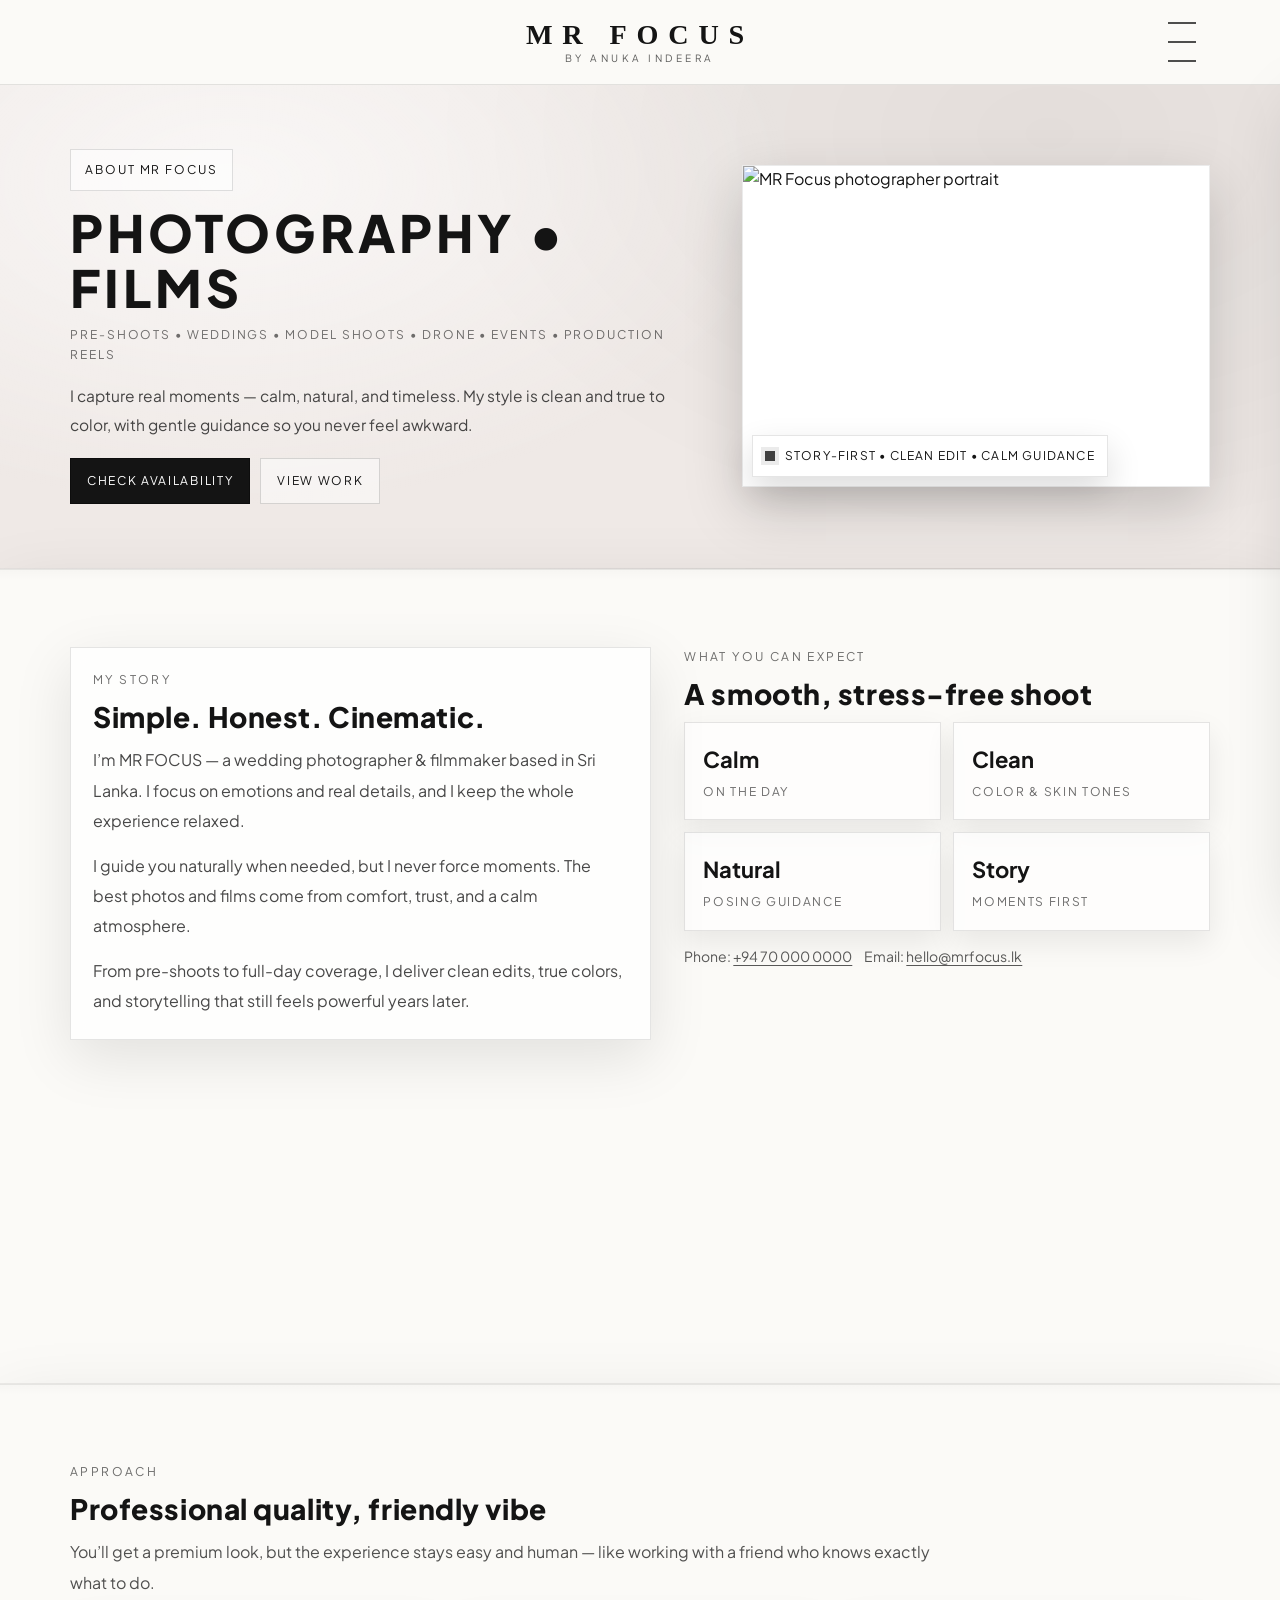
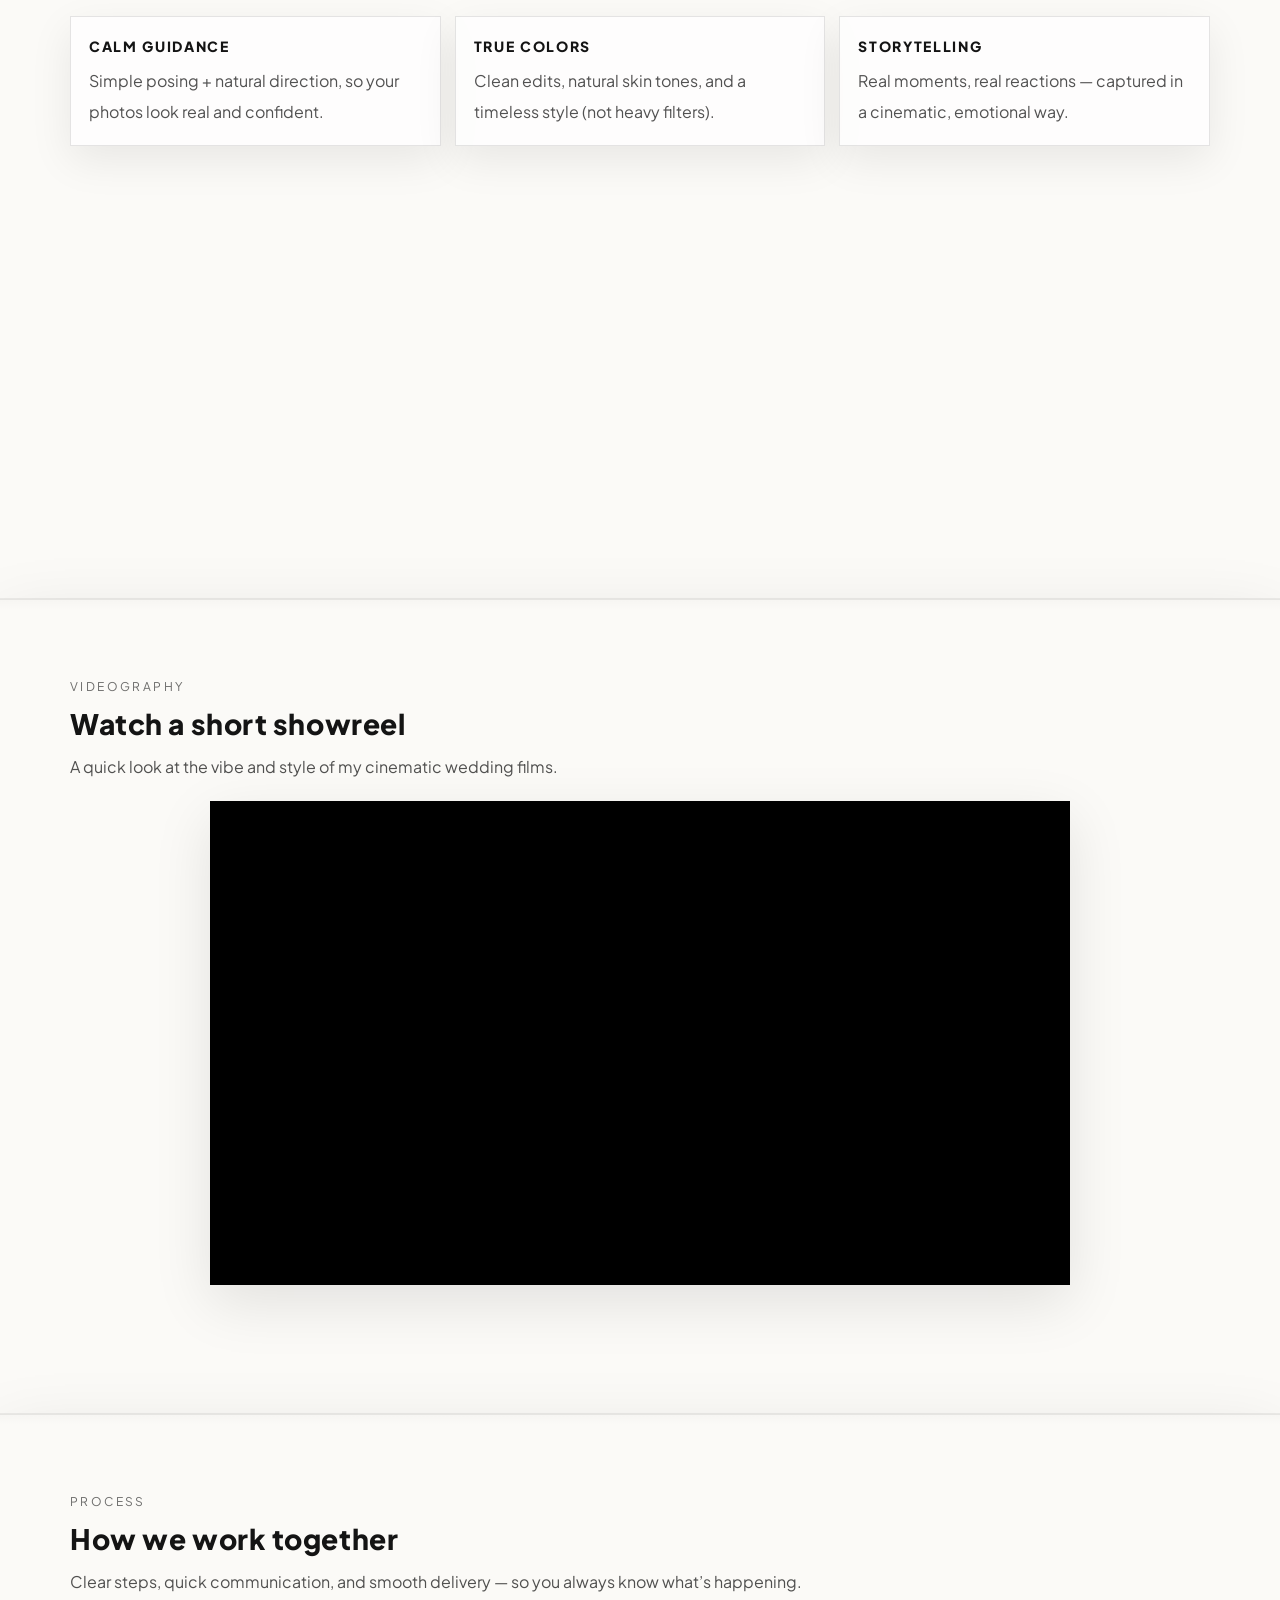
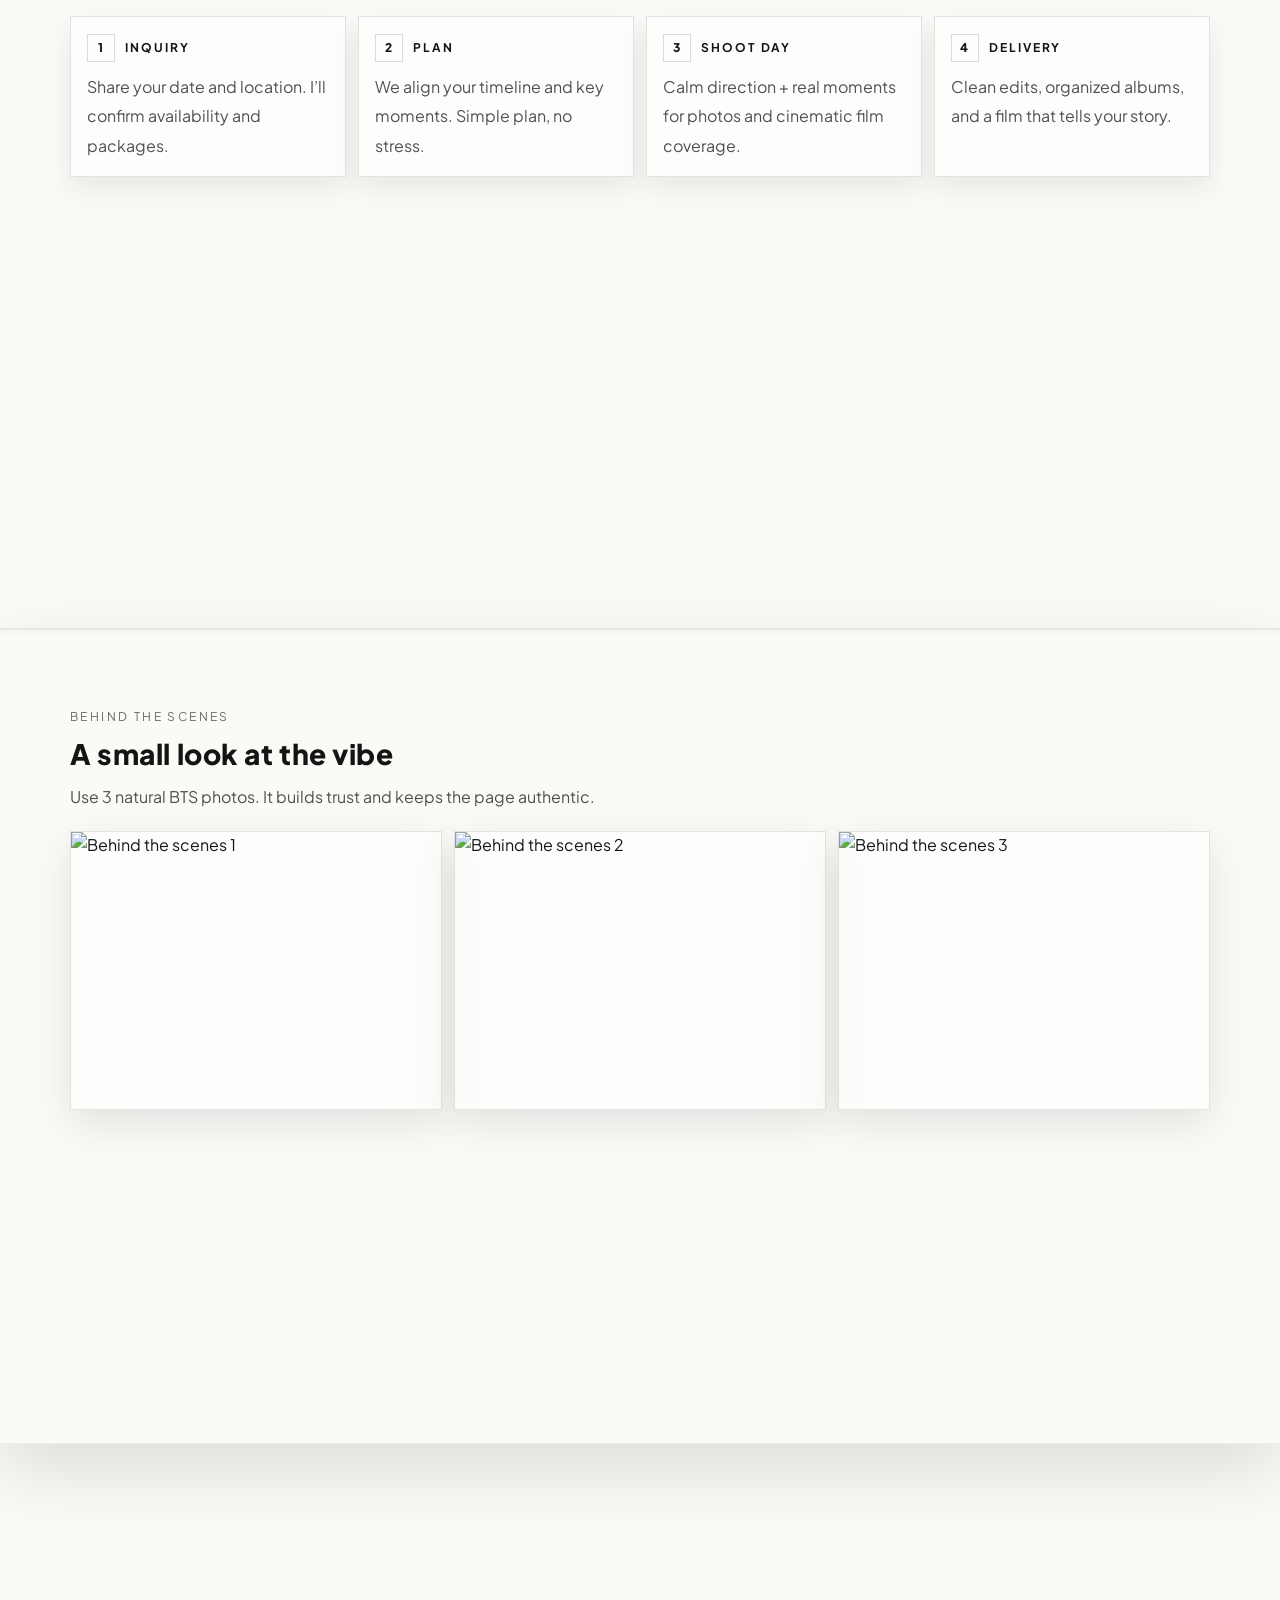
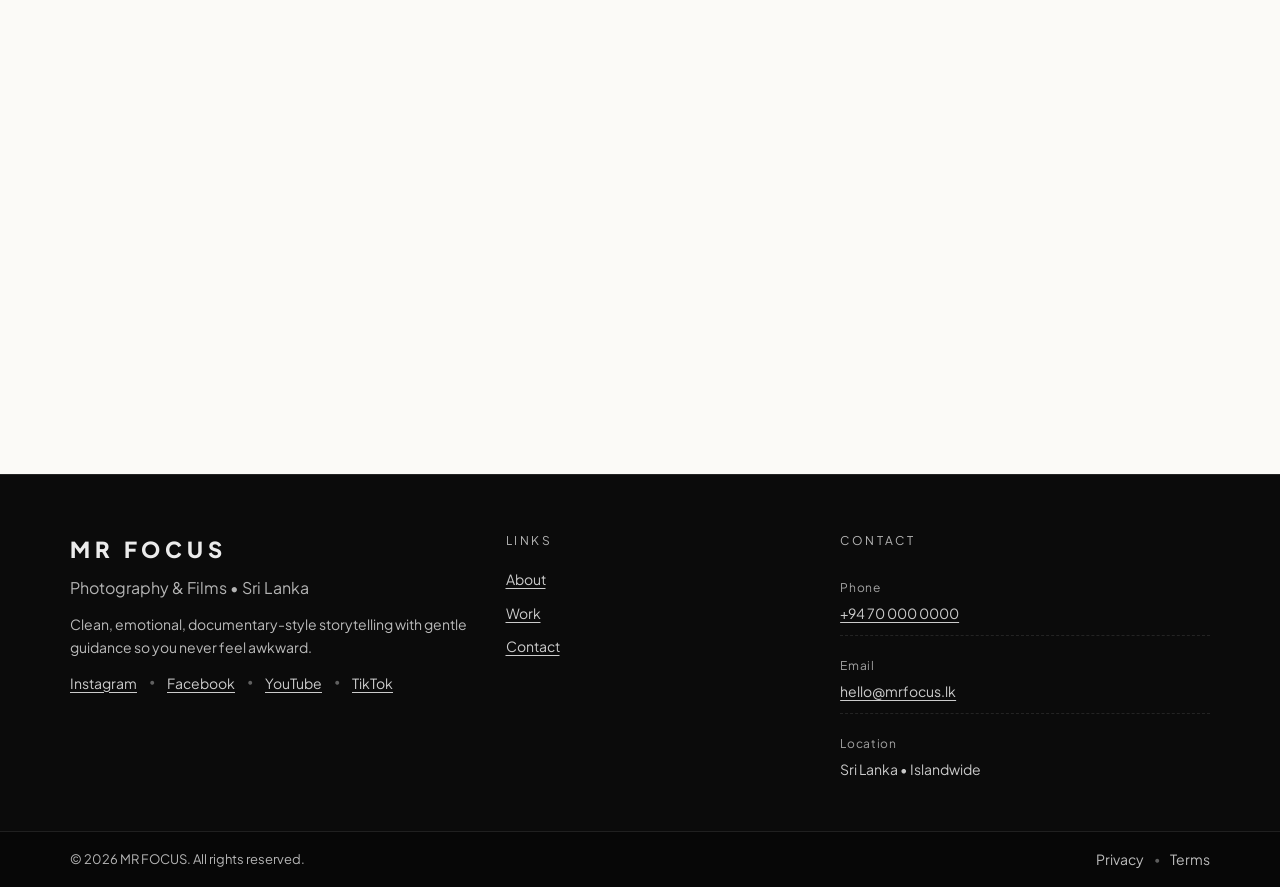
==== about.html @ 36a44421 "Add files via upload" ====
<!doctype html>
<html lang="en">
<head>
  <meta charset="utf-8" />
  <meta name="viewport" content="width=device-width, initial-scale=1" />
  <meta name="theme-color" content="#fbfaf7" />
  <title>About | MR FOCUS Photography & Films</title>
  <meta name="description" content="MR FOCUS — Wedding photography & filmmaking in Sri Lanka. Natural, clean, timeless storytelling with calm guidance." />

  <link rel="preconnect" href="https://fonts.googleapis.com">
  <link rel="preconnect" href="https://fonts.gstatic.com" crossorigin>
  <link href="https://fonts.googleapis.com/css2?family=Plus+Jakarta+Sans:wght@300;400;500;600;700;800&display=swap" rel="stylesheet">

  <style>
    :root{
      --bg:#fbfaf7;
      --panel: rgba(255,255,255,.72);
      --ink:#141414;
      --muted:rgba(20,20,20,.68);

      --radius:0px;
      --shadow: 0 18px 55px rgba(0,0,0,.10);
      --shadow2: 0 14px 40px rgba(0,0,0,.12);
      --container:1140px;

      /* ✅ dynamic header height (JS updates) */
      --headerH: 76px;

      /* ✅ layer look */
      --layerShadow: 0 26px 70px rgba(0,0,0,.12);
      --layerLine: rgba(0,0,0,.08);

      /* ✅ menu accent */
      --accent: rgba(197,160,98,.55);
    }

    *{box-sizing:border-box}
    html{scroll-behavior:smooth}
    body{
      margin:0;
      background:var(--bg);
      color:var(--ink);
      font-family:"Plus Jakarta Sans", system-ui, -apple-system, Segoe UI, Roboto, Arial, sans-serif;
      line-height:1.65;
      overflow-x:hidden;
      -webkit-font-smoothing: antialiased;
      text-rendering: optimizeLegibility;

      opacity:0;
      transform: translateY(6px);
      transition: opacity .35s ease, transform .35s ease;
    }
    body.is-ready{ opacity:1; transform:none; }

    a{color:inherit;text-decoration:none}
    img{max-width:100%;display:block}
    .container{width:min(var(--container), 92%); margin-inline:auto;}
    .muted{color:var(--muted)}

    .btn{
      border-radius: var(--radius);
      padding:12px 16px;
      border:1px solid rgba(0,0,0,.14);
      background:rgba(255,255,255,.78);
      cursor:pointer;
      font-size:12px;
      letter-spacing:.14em;
      text-transform:uppercase;
      transition:.15s ease;
      display:inline-flex;
      align-items:center;
      justify-content:center;
      gap:10px;
      white-space:nowrap;
      user-select:none;
    }
    .btn:hover{transform:translateY(-1px); box-shadow:0 18px 40px rgba(0,0,0,.10)}
    .btn:active{transform:translateY(0)}
    .btn--primary{ background: var(--ink); color:#fff; border-color: rgba(0,0,0,.35); }
    .btn--ghost{background:rgba(255,255,255,.50)}

    /* Header */
    .header{
      position: sticky;
      top: 0;
      z-index: 2000;
      background: rgba(251,250,247,.96);
      border-bottom: 1px solid rgba(0,0,0,.10);
      backdrop-filter: blur(8px);
    }
    .header__inner{
      display: grid;
      grid-template-columns: 1fr auto 1fr;
      align-items: center;
      gap: 14px;
      padding: 14px 0;
    }

    .header__logo{justify-self:center; display:inline-grid; place-items:center; padding:6px 10px;}
    .brand{display:grid; justify-items:center; line-height:1;}
    .brand__name{
      font-family:Georgia, "Times New Roman", serif;
      font-weight:700;
      text-transform:uppercase;
      letter-spacing:.35em;
      font-size: clamp(18px, 2.2vw, 34px);
    }
    .brand__tag{
      margin-top:4px;
      font-size:10px;
      letter-spacing:.35em;
      text-transform:uppercase;
      color: rgba(20,20,20,.68);
    }

    /* ✅ Hamburger (no box – like your image) */
    .menuBtn{
      justify-self:end;
      width:56px; height:56px;
      border:0;
      background:transparent;
      cursor:pointer;
      display:grid;
      place-items:center;
      padding:0;
    }
    .menuBtn span{
      display:block;
      width:28px;
      height:2px;
      background: rgba(20,20,20,.75);
      margin:4px 0;
      transition: .18s ease;
    }
    .menuBtn.is-open span:nth-child(1){ transform: translateY(6px) rotate(45deg); }
    .menuBtn.is-open span:nth-child(2){ opacity:0; transform: scaleX(.6); }
    .menuBtn.is-open span:nth-child(3){ transform: translateY(-6px) rotate(-45deg); }

    /* =======================================================
       ✅ RIGHT DRAWER (like your images)
       ======================================================= */
    .drawer{
      position: fixed;
      inset: 0;
      z-index: 2500;
      pointer-events: none;
    }
    .drawer.is-open{ pointer-events: auto; }

    .drawer__backdrop{
      position:absolute;
      inset:0;
      background: rgba(0,0,0,.22);
      backdrop-filter: blur(4px);
      opacity:0;
      transition: opacity .18s ease;
    }
    .drawer.is-open .drawer__backdrop{ opacity:1; }

    .drawer__panel{
      position:absolute;
      right: 0;
      top: var(--headerH);
      height: calc(100% - var(--headerH));
      width: min(560px, 92vw);

      background: rgba(255,255,255,.98);
      border-left: 1px solid rgba(0,0,0,.10);
      box-shadow: 0 26px 70px rgba(0,0,0,.18);

      padding: 18px;
      overflow:auto;

      transform: translateX(104%);
      transition: transform .22s ease;
    }
    .drawer.is-open .drawer__panel{ transform: translateX(0); }

    .drawer__top{
      display:flex;
      align-items:center;
      justify-content:space-between;
      padding: 4px 2px 14px;
      border-bottom: 1px solid rgba(0,0,0,.10);
      margin-bottom: 14px;
    }
    .drawer__title{
      font-size: 22px;
      font-weight: 600;
      color: rgba(20,20,20,.92);
    }
    .drawer__close{
      border:0;
      background:transparent;
      font-size: 26px;
      line-height:1;
      cursor:pointer;
      padding: 10px 12px;
      color: rgba(20,20,20,.75);
    }

    .drawer__links{ display:grid; gap:12px; }

    .drawer__link{
      display:block;
      padding: 22px 18px;
      background: #f3f4f4;
      border: 1px solid rgba(0,0,0,.08);
      font-size: 22px;
      font-weight: 500;
      color: rgba(20,20,20,.90);
      transition: .15s ease;
    }
    .drawer__link:hover{
      background:#fff;
      transform: translateY(-1px);
      box-shadow: 0 14px 30px rgba(0,0,0,.08);
    }
    .drawer__link--accent{
      background:#fff;
      border-color: var(--accent);
    }

    @media (max-width: 520px){
      .drawer__panel{ width: min(420px, 92vw); }
      .drawer__link{ font-size: 18px; padding: 18px 16px; }
    }

    /* Reveal */
    .reveal{opacity:0; transform: translateY(14px); transition: .6s ease;}
    .reveal.is-in{opacity:1; transform:none;}

    /* Hero */
    .aboutHero{
      position:relative;
      overflow:hidden;
      padding: clamp(28px, 5vw, 72px) 0;
      border-bottom:1px solid rgba(0,0,0,.06);
      background:
        radial-gradient(900px 520px at 18% 20%, rgba(255,255,255,.65), transparent 62%),
        radial-gradient(980px 640px at 82% 10%, rgba(0,0,0,.05), transparent 64%),
        #efe9e6;
    }
    .aboutHero__inner{
      position:relative; z-index:1;
      display:grid;
      grid-template-columns: 1.15fr .85fr;
      gap: clamp(16px, 3vw, 56px);
      align-items:center;
    }
    .kicker{
      display:inline-flex;
      padding:10px 14px;
      border-radius: var(--radius);
      border:1px solid rgba(0,0,0,.12);
      background:rgba(255,255,255,.62);
      font-size:12px;
      letter-spacing:.16em;
      text-transform:uppercase;
    }
    .h1{
      margin:14px 0 10px;
      font-weight:800;
      letter-spacing:.08em;
      text-transform:uppercase;
      font-size: clamp(28px, 4vw, 58px);
      line-height:1.08;
    }
    .subline{
      margin:0 0 16px;
      font-size:12px;
      letter-spacing:.16em;
      text-transform:uppercase;
      color:rgba(20,20,20,.60);
    }
    .heroLead{
      margin:0 0 16px;
      max-width: 62ch;
      font-size: clamp(15.5px, 1.1vw, 18px);
      line-height: 1.9;
      color: rgba(20,20,20,.78);
    }
    .heroActions{display:flex; gap:10px; flex-wrap:wrap; margin-top:18px;}
    .heroImgWrap{position:relative; display:grid; justify-items:end;}
    .heroImg{
      width:min(560px, 100%);
      aspect-ratio: 16/11;
      border-radius: var(--radius);
      border:1px solid rgba(0,0,0,.08);
      box-shadow:0 22px 55px rgba(0,0,0,.18);
      object-fit:cover;
      object-position: 50% 25%;
      background:#fff;
    }
    .heroBadge{
      position:absolute;
      left:10px;
      bottom:10px;
      display:inline-flex;
      align-items:center;
      gap:10px;
      padding:10px 12px;
      border-radius: var(--radius);
      background: rgba(255,255,255,.86);
      border: 1px solid rgba(0,0,0,.10);
      box-shadow: 0 14px 34px rgba(0,0,0,.14);
      font-size: 12px;
      letter-spacing:.10em;
      text-transform: uppercase;
    }
    .dot{
      width:10px;height:10px;border-radius: var(--radius);
      background: rgba(0,0,0,.75);
      box-shadow: 0 0 0 4px rgba(0,0,0,.08);
    }

    /* Sections */
    .section{
      padding: clamp(46px, 6vw, 86px) 0;
      border-bottom: 1px solid rgba(0,0,0,.06);
    }
    .sectionTitle{
      font-size: 12px;
      letter-spacing: .20em;
      text-transform: uppercase;
      color: rgba(20,20,20,.62);
      margin: 0 0 10px;
    }
    .sectionH2{
      margin:0 0 12px;
      font-size: clamp(22px, 2.2vw, 34px);
      line-height:1.2;
      letter-spacing:.02em;
      font-weight: 800;
    }
    .sectionLead{
      margin:0 0 18px;
      color: rgba(20,20,20,.74);
      max-width: 72ch;
      line-height:1.9;
    }

    .grid2{
      display:grid;
      grid-template-columns: 1.05fr .95fr;
      gap: clamp(14px, 2.6vw, 34px);
      align-items:start;
    }
    .card{
      border: 1px solid rgba(0,0,0,.10);
      background: var(--panel);
      backdrop-filter: blur(10px);
      border-radius: var(--radius);
      box-shadow: var(--shadow);
    }
    .storyCard{padding: 22px;}
    .storyCard p{margin:0 0 14px; color: rgba(20,20,20,.78); line-height:1.9;}
    .storyCard p:last-child{margin-bottom:0}

    .stats{
      display:grid;
      grid-template-columns: repeat(2, 1fr);
      gap: 12px;
    }
    .stat{
      padding: 18px;
      border-radius: var(--radius);
      border: 1px solid rgba(0,0,0,.10);
      background: rgba(255,255,255,.70);
      box-shadow: 0 12px 28px rgba(0,0,0,.08);
    }
    .stat strong{display:block; font-size:22px;}
    .stat span{
      display:block;
      margin-top:4px;
      font-size:12px;
      letter-spacing:.14em;
      text-transform: uppercase;
      color: rgba(20,20,20,.62);
    }

    .contactLine{
      margin-top: 14px;
      display:flex;
      gap: 12px;
      flex-wrap:wrap;
      color: rgba(20,20,20,.70);
      font-size: 14px;
    }
    .contactLine a{ text-decoration: underline; text-underline-offset: 3px; }

    /* Approach */
    .approachGrid{
      display:grid;
      grid-template-columns: repeat(3, 1fr);
      gap: 14px;
      margin-top: 18px;
    }
    .approach{
      padding: 18px;
      border-radius: var(--radius);
      border: 1px solid rgba(0,0,0,.10);
      background: rgba(255,255,255,.72);
      box-shadow: 0 14px 40px rgba(0,0,0,.08);
      transition: .18s ease;
    }
    .approach:hover{ transform: translateY(-2px); box-shadow: var(--shadow2); }
    .approach h3{
      margin: 0 0 8px;
      font-size: 14px;
      letter-spacing: .12em;
      text-transform: uppercase;
      font-weight: 800;
    }
    .approach p{margin:0; color: rgba(20,20,20,.74); line-height: 1.9;}

    /* ✅ SHOWREEL (smaller size) */
    .reelWrap{
      margin-top: 12px;
      max-width: 860px;
      margin-inline: auto;
    }
    .reel{
      position: relative;
      overflow:hidden;
      border-radius: var(--radius);
      border: 1px solid rgba(0,0,0,.10);
      background: #000;
      box-shadow: var(--shadow);
      aspect-ratio: 16 / 9;
    }
    .reel iframe{
      position:absolute;
      inset:0;
      width:100%;
      height:100%;
      border:0;
      display:block;
    }
    @media (max-width: 520px){
      .reelWrap{ max-width: 100%; }
      .reel{ aspect-ratio: 16 / 9; }
    }

    .ytNotice{
      position:absolute;
      inset:0;
      display:none;
      place-items:center;
      text-align:center;
      padding: 22px;
      background: rgba(0,0,0,.58);
      color:#fff;
      z-index:2;
    }
    .ytNotice__box{
      max-width: 520px;
      border:1px solid rgba(255,255,255,.20);
      background: rgba(0,0,0,.35);
      padding: 18px;
    }
    .ytNotice__title{
      font-weight:800;
      letter-spacing:.08em;
      text-transform:uppercase;
      margin-bottom:8px;
      font-size: 14px;
    }
    .ytNotice__text{
      opacity:.9;
      line-height:1.7;
      margin-bottom: 14px;
      font-size: 14px;
    }
    .ytNotice__btns{display:flex; gap:10px; justify-content:center; flex-wrap:wrap;}
    .reel.is-file .ytNotice{display:grid;}

    /* Steps */
    .steps{
      display:grid;
      grid-template-columns: repeat(4, 1fr);
      gap: 12px;
      margin-top: 18px;
    }
    .step{
      padding: 16px;
      border-radius: var(--radius);
      border: 1px solid rgba(0,0,0,.10);
      background: rgba(255,255,255,.72);
      box-shadow: 0 12px 28px rgba(0,0,0,.08);
    }
    .step strong{
      display:inline-flex;
      align-items:center;
      gap:10px;
      font-size: 12px;
      letter-spacing:.16em;
      text-transform: uppercase;
    }
    .step .num{
      width: 28px;height: 28px;border-radius: var(--radius);
      border: 1px solid rgba(0,0,0,.14);
      display:grid; place-items:center;
      font-weight: 800;
      background: rgba(255,255,255,.75);
    }
    .step p{margin: 10px 0 0; color: rgba(20,20,20,.74); line-height: 1.85;}

    /* BTS */
    .btsGrid{
      display:grid;
      grid-template-columns: repeat(3, 1fr);
      gap: 12px;
      margin-top: 16px;
    }
    .btsImg{
      border-radius: var(--radius);
      border: 1px solid rgba(0,0,0,.10);
      background: rgba(255,255,255,.60);
      box-shadow: 0 14px 40px rgba(0,0,0,.10);
      aspect-ratio: 4 / 3;
      object-fit: cover;
    }

    /* Footer (keep yours) */
    .footer{
      background: #0b0b0b;
      color: rgba(255,255,255,0.92);
      padding: 56px 0 0;
      border-top: 1px solid rgba(255,255,255,0.10);
      position: relative;
      overflow: hidden;
    }
    .footer__wrap{
      position: relative;
      z-index: 1;
      display: grid;
      grid-template-columns: 1.2fr 0.9fr 1.1fr;
      gap: 32px;
      padding-bottom: 40px;
    }
    .footer__brand{
      font-size: 22px;
      letter-spacing: .22em;
      text-transform: uppercase;
      margin-bottom: 8px;
      font-weight: 800;
    }
    .footer__tag{opacity:.75;margin-bottom: 12px;}
    .footer__about{
      margin: 0;
      max-width: 420px;
      line-height: 1.65;
      color: rgba(255,255,255,0.72);
      font-size: 14px;
    }
    .footer__title{
      font-size: 12px;
      letter-spacing: .22em;
      text-transform: uppercase;
      color: rgba(255,255,255,0.70);
      margin-bottom: 8px;
    }
    .footer__link{
      color: rgba(255,255,255,0.86);
      font-size: 14px;
      opacity: .92;
      transition: .18s ease;
      text-decoration: underline;
      text-underline-offset: 3px;
    }
    .footer__link:hover{opacity: 1;}
    .footer__col{display:grid; align-content:start; gap:10px;}
    .footer__item{display:grid; gap:4px; padding:10px 0; border-bottom:1px dashed rgba(255,255,255,0.10);}
    .footer__label{font-size:12px; color: rgba(255,255,255,0.62); letter-spacing:.06em;}
    .footer__text{font-size:14px; color: rgba(255,255,255,0.78);}

    .footer__bottom{
      border-top: 1px solid rgba(255,255,255,0.10);
      padding: 16px 0;
      background: rgba(0,0,0,0.35);
    }
    .footer__bottomInner{
      display:flex;
      align-items:center;
      justify-content:space-between;
      gap:12px;
      flex-wrap:wrap;
    }
    .footer__mini{color: rgba(255,255,255,0.70); font-size: 13px;}
    .footer__miniLinks{display:flex; align-items:center; gap:10px; flex-wrap: wrap;}
    .dotSep{ color: rgba(255,255,255,0.35); font-size: 12px; }

    /* -------------------------------------------------------
       ✅ LAYER STACK EFFECT (full section visible)
       ------------------------------------------------------- */
    .layerStack{ position: relative; background: var(--bg); }

    .layer{
      position: sticky;
      top: var(--headerH);

      height: calc(100vh - var(--headerH));
      overflow-y: auto;
      overflow-x: hidden;
      -webkit-overflow-scrolling: touch;

      border-top: 1px solid var(--layerLine);
      box-shadow: var(--layerShadow);
      background: var(--bg);
      will-change: transform;
    }

    .layer{ scrollbar-width: thin; scrollbar-color: rgba(0,0,0,.22) transparent; }
    .layer::-webkit-scrollbar{ width: 8px; }
    .layer::-webkit-scrollbar-thumb{ background: rgba(0,0,0,.22); border-radius: 999px; }
    .layer::-webkit-scrollbar-track{ background: transparent; }

    .aboutHero.layer{ background: unset; border-top: none; }

    .layer::before{
      content:"";
      position:absolute;
      left:0; right:0;
      top:0;
      height: 10px;
      background: linear-gradient(to bottom, rgba(0,0,0,.08), transparent);
      opacity: .22;
      pointer-events:none;
    }
    .aboutHero.layer::before{ display:none; }

    .stackEnd{ height: 70vh; background: var(--bg); }

    @media (max-width: 980px){
      .aboutHero__inner{grid-template-columns:1fr;}
      .heroImgWrap{justify-items:center; order:-1;}
      .grid2{grid-template-columns:1fr;}
      .approachGrid{grid-template-columns:1fr;}
      .steps{grid-template-columns:1fr 1fr;}
      .btsGrid{grid-template-columns:1fr 1fr;}
      .footer__wrap{grid-template-columns: 1fr 1fr;}
    }
    @media (max-width: 560px){
      .footer__wrap{grid-template-columns:1fr; gap:22px; padding-bottom:30px;}
    }
    @media (max-width: 520px){
      .steps{grid-template-columns:1fr;}
      .btsGrid{grid-template-columns:1fr;}
    }

    @media (max-width: 740px){
      .layer{
        position: relative;
        top: auto;
        height: auto;
        overflow: visible;
        box-shadow: none;
        border-top: none;
      }
      .stackEnd{display:none;}
    }
  </style>
</head>

<body id="top">

  <!-- ✅ HEADER -->
  <header class="header">
    <div class="container header__inner">
      <div aria-hidden="true"></div>

      <a class="header__logo header__logo--text" href="index.html#top" aria-label="Go to top">
        <span class="brand">
          <span class="brand__name">MR FOCUS</span>
          <span class="brand__tag">BY ANUKA INDEERA</span>
        </span>
      </a>

      <button class="menuBtn" id="menuBtn" aria-label="Open menu" aria-expanded="false" aria-controls="drawer">
        <span></span><span></span><span></span>
      </button>
    </div>
  </header>

  <!-- ✅ RIGHT DRAWER MENU -->
  <div class="drawer" id="drawer" aria-hidden="true">
    <div class="drawer__backdrop" id="drawerBackdrop" aria-hidden="true"></div>

    <aside class="drawer__panel" role="dialog" aria-modal="true" aria-label="Main menu">
      <div class="drawer__top">
        <div class="drawer__title">Menu</div>
        <button class="drawer__close" id="drawerClose" aria-label="Close menu">×</button>
      </div>

      <nav class="drawer__links" aria-label="Menu links">
        <a class="drawer__link" href="index.html">Home</a>
        <a class="drawer__link" href="categories.html">Our Portfolio</a>
        <a class="drawer__link drawer__link--accent" href="contact.html#contactForm">Enquire</a>
      </nav>
    </aside>
  </div>

  <!-- ✅ LAYER STACK START -->
  <main class="layerStack" id="layerStack">

    <!-- HERO -->
    <section class="aboutHero" data-layer>
      <div class="container aboutHero__inner">
        <div class="reveal">
          <span class="kicker">About MR Focus</span>
          <h1 class="h1">Photography • Films</h1>
          <p class="subline">Pre-shoots • Weddings • Model Shoots • Drone • Events • Production Reels</p>
          <p class="heroLead">
            I capture real moments — calm, natural, and timeless.
            My style is clean and true to color, with gentle guidance so you never feel awkward.
          </p>
          <div class="heroActions">
            <a href="contact.html#contactForm" class="btn btn--primary">Check Availability</a>
            <a href="index.html#work" class="btn btn--ghost">View Work</a>
          </div>
        </div>

        <div class="heroImgWrap reveal">
          <img class="heroImg" src="assets/ownerimg1.jpg" alt="MR Focus photographer portrait" />
          <div class="heroBadge">
            <span class="dot" aria-hidden="true"></span>
            Story-first • Clean edit • Calm guidance
          </div>
        </div>
      </div>
    </section>

    <!-- STORY + STATS -->
    <section class="section layer" data-layer>
      <div class="container grid2">
        <div class="storyCard card reveal">
          <div class="sectionTitle">My Story</div>
          <h2 class="sectionH2">Simple. Honest. Cinematic.</h2>
          <p class="sectionLead">
            I’m MR FOCUS — a wedding photographer & filmmaker based in Sri Lanka.
            I focus on emotions and real details, and I keep the whole experience relaxed.
          </p>
          <p>
            I guide you naturally when needed, but I never force moments. The best photos and films
            come from comfort, trust, and a calm atmosphere.
          </p>
          <p>
            From pre-shoots to full-day coverage, I deliver clean edits, true colors, and storytelling that
            still feels powerful years later.
          </p>
        </div>

        <div class="reveal">
          <div class="sectionTitle">What you can expect</div>
          <h2 class="sectionH2">A smooth, stress-free shoot</h2>

          <div class="stats" aria-label="Quick highlights">
            <div class="stat"><strong>Calm</strong><span>On the day</span></div>
            <div class="stat"><strong>Clean</strong><span>Color & skin tones</span></div>
            <div class="stat"><strong>Natural</strong><span>Posing guidance</span></div>
            <div class="stat"><strong>Story</strong><span>Moments first</span></div>
          </div>

          <div class="contactLine" aria-label="Quick contact">
            <span>Phone: <a href="tel:+94700000000">+94 70 000 0000</a></span>
            <span>Email: <a href="mailto:hello@mrfocus.lk">hello@mrfocus.lk</a></span>
          </div>
        </div>
      </div>
    </section>

    <!-- APPROACH -->
    <section class="section layer" data-layer>
      <div class="container">
        <div class="reveal">
          <div class="sectionTitle">Approach</div>
          <h2 class="sectionH2">Professional quality, friendly vibe</h2>
          <p class="sectionLead">
            You’ll get a premium look, but the experience stays easy and human — like working with a friend who knows exactly what to do.
          </p>
        </div>

        <div class="approachGrid">
          <div class="approach reveal">
            <h3>Calm guidance</h3>
            <p>Simple posing + natural direction, so your photos look real and confident.</p>
          </div>
          <div class="approach reveal">
            <h3>True colors</h3>
            <p>Clean edits, natural skin tones, and a timeless style (not heavy filters).</p>
          </div>
          <div class="approach reveal">
            <h3>Storytelling</h3>
            <p>Real moments, real reactions — captured in a cinematic, emotional way.</p>
          </div>
        </div>
      </div>
    </section>

    <!-- SHOWREEL -->
    <section class="section layer" data-layer>
      <div class="container">
        <div class="reveal">
          <div class="sectionTitle">Videography</div>
          <h2 class="sectionH2">Watch a short showreel</h2>
          <p class="sectionLead">A quick look at the vibe and style of my cinematic wedding films.</p>
        </div>

        <div class="reelWrap reveal">
          <div class="reel" id="showreelBox">
            <div class="ytNotice">
              <div class="ytNotice__box">
                <div class="ytNotice__title">Video can’t play in file mode</div>
                <div class="ytNotice__text">
                  Please open this page using a local server (VS Code Live Server) to play the video here.
                </div>
                <div class="ytNotice__btns">
                  <a class="btn btn--primary" href="https://youtu.be/Q0cKGwMkyh4" target="_blank" rel="noreferrer">Watch on YouTube</a>
                </div>
              </div>
            </div>

            <iframe
              id="showreelFrame"
              title="MR FOCUS Showreel"
              loading="lazy"
              allow="accelerometer; autoplay; clipboard-write; encrypted-media; gyroscope; picture-in-picture"
              referrerpolicy="strict-origin-when-cross-origin"
              allowfullscreen>
            </iframe>
          </div>
        </div>
      </div>
    </section>

    <!-- PROCESS -->
    <section class="section layer" data-layer>
      <div class="container">
        <div class="reveal">
          <div class="sectionTitle">Process</div>
          <h2 class="sectionH2">How we work together</h2>
          <p class="sectionLead">
            Clear steps, quick communication, and smooth delivery — so you always know what’s happening.
          </p>
        </div>

        <div class="steps">
          <div class="step reveal">
            <strong><span class="num">1</span> Inquiry</strong>
            <p>Share your date and location. I’ll confirm availability and packages.</p>
          </div>
          <div class="step reveal">
            <strong><span class="num">2</span> Plan</strong>
            <p>We align your timeline and key moments. Simple plan, no stress.</p>
          </div>
          <div class="step reveal">
            <strong><span class="num">3</span> Shoot day</strong>
            <p>Calm direction + real moments for photos and cinematic film coverage.</p>
          </div>
          <div class="step reveal">
            <strong><span class="num">4</span> Delivery</strong>
            <p>Clean edits, organized albums, and a film that tells your story.</p>
          </div>
        </div>
      </div>
    </section>

    <!-- BTS -->
    <section class="section layer" data-layer>
      <div class="container">
        <div class="reveal">
          <div class="sectionTitle">Behind the scenes</div>
          <h2 class="sectionH2">A small look at the vibe</h2>
          <p class="sectionLead">Use 3 natural BTS photos. It builds trust and keeps the page authentic.</p>
        </div>

        <div class="btsGrid">
          <img class="btsImg reveal" src="assets/ownerimg3.jpg" alt="Behind the scenes 1">
          <img class="btsImg reveal" src="assets/bts2.jpg" alt="Behind the scenes 2">
          <img class="btsImg reveal" src="assets/bts3.jpg" alt="Behind the scenes 3">
        </div>
      </div>
    </section>

    <div class="stackEnd" aria-hidden="true"></div>
  </main>

  <!-- FOOTER -->
  <footer class="footer">
    <div class="container footer__wrap">
      <div>
        <div class="footer__brand">MR FOCUS</div>
        <div class="footer__tag">Photography & Films • Sri Lanka</div>
        <p class="footer__about">
          Clean, emotional, documentary-style storytelling with gentle guidance so you never feel awkward.
        </p>
        <div style="margin-top:12px; display:flex; gap:12px; flex-wrap:wrap;">
          <a class="footer__link" href="#" aria-label="Instagram">Instagram</a>
          <span class="dotSep">•</span>
          <a class="footer__link" href="https://www.facebook.com/Mr.Focusphotography/" target="_blank" rel="noreferrer" aria-label="Facebook">Facebook</a>
          <span class="dotSep">•</span>
          <a class="footer__link" href="#" aria-label="YouTube">YouTube</a>
          <span class="dotSep">•</span>
          <a class="footer__link" href="#" aria-label="TikTok">TikTok</a>
        </div>
      </div>

      <div class="footer__col">
        <div class="footer__title">Links</div>
        <a class="footer__link" href="#top">About</a>
        <a class="footer__link" href="index.html#work">Work</a>
        <a class="footer__link" href="contact.html#contactForm">Contact</a>
      </div>

      <div class="footer__col">
        <div class="footer__title">Contact</div>
        <div class="footer__item">
          <span class="footer__label">Phone</span>
          <a class="footer__link" href="tel:+94700000000">+94 70 000 0000</a>
        </div>
        <div class="footer__item">
          <span class="footer__label">Email</span>
          <a class="footer__link" href="mailto:hello@mrfocus.lk">hello@mrfocus.lk</a>
        </div>
        <div class="footer__item" style="border-bottom:none;">
          <span class="footer__label">Location</span>
          <div class="footer__text">Sri Lanka • Islandwide</div>
        </div>
      </div>
    </div>

    <div class="footer__bottom">
      <div class="container footer__bottomInner">
        <div class="footer__mini">© <span id="year"></span> MR FOCUS. All rights reserved.</div>
        <div class="footer__miniLinks">
          <a href="#" class="footer__link" style="text-decoration:none; opacity:.85;">Privacy</a>
          <span class="dotSep">•</span>
          <a href="#" class="footer__link" style="text-decoration:none; opacity:.85;">Terms</a>
        </div>
      </div>
    </div>
  </footer>

  <script>
    // year + fade in
    document.getElementById('year').textContent = new Date().getFullYear();
    window.addEventListener('DOMContentLoaded', () => {
      requestAnimationFrame(() => document.body.classList.add('is-ready'));
    });

    // reveal animation
    const els = document.querySelectorAll('.reveal');
    const io = new IntersectionObserver((entries) => {
      entries.forEach(e => {
        if(e.isIntersecting){
          e.target.classList.add('is-in');
          io.unobserve(e.target);
        }
      });
    }, { threshold: 0.12 });
    els.forEach(el => io.observe(el));

    // ✅ YouTube embed
    const videoId = "Q0cKGwMkyh4";
    const box = document.getElementById('showreelBox');
    const frame = document.getElementById('showreelFrame');

    if (location.protocol === "file:") {
      box.classList.add('is-file');
    } else {
      const origin = encodeURIComponent(location.origin);
      frame.src = `https://www.youtube-nocookie.com/embed/${videoId}?rel=0&modestbranding=0&playsinline=1&origin=${origin}`;
    }

    // ✅ Layer logic: header height + z-index order
    const header = document.querySelector('.header');
    const root = document.documentElement;

    function setHeaderHeight(){
      const h = header ? header.offsetHeight : 76;
      root.style.setProperty('--headerH', `${h}px`);
    }
    window.addEventListener('resize', setHeaderHeight);
    setHeaderHeight();

    const layers = document.querySelectorAll('[data-layer]');
    layers.forEach((layer, i) => layer.style.zIndex = String(i + 1));

    // ✅ Drawer open/close
    const menuBtn = document.getElementById('menuBtn');
    const drawer = document.getElementById('drawer');
    const drawerClose = document.getElementById('drawerClose');
    const drawerBackdrop = document.getElementById('drawerBackdrop');

    function openDrawer(){
      drawer.classList.add('is-open');
      menuBtn.classList.add('is-open');
      menuBtn.setAttribute('aria-expanded','true');
      drawer.setAttribute('aria-hidden','false');
      document.body.style.overflow = 'hidden';
    }
    function closeDrawer(){
      drawer.classList.remove('is-open');
      menuBtn.classList.remove('is-open');
      menuBtn.setAttribute('aria-expanded','false');
      drawer.setAttribute('aria-hidden','true');
      document.body.style.overflow = '';
    }

    menuBtn.addEventListener('click', () => {
      drawer.classList.contains('is-open') ? closeDrawer() : openDrawer();
    });
    drawerClose.addEventListener('click', closeDrawer);
    drawerBackdrop.addEventListener('click', closeDrawer);

    document.addEventListener('keydown', (e) => {
      if(e.key === 'Escape') closeDrawer();
    });

    document.querySelectorAll('.drawer__link').forEach(a => a.addEventListener('click', closeDrawer));
  </script>
</body>
</html>
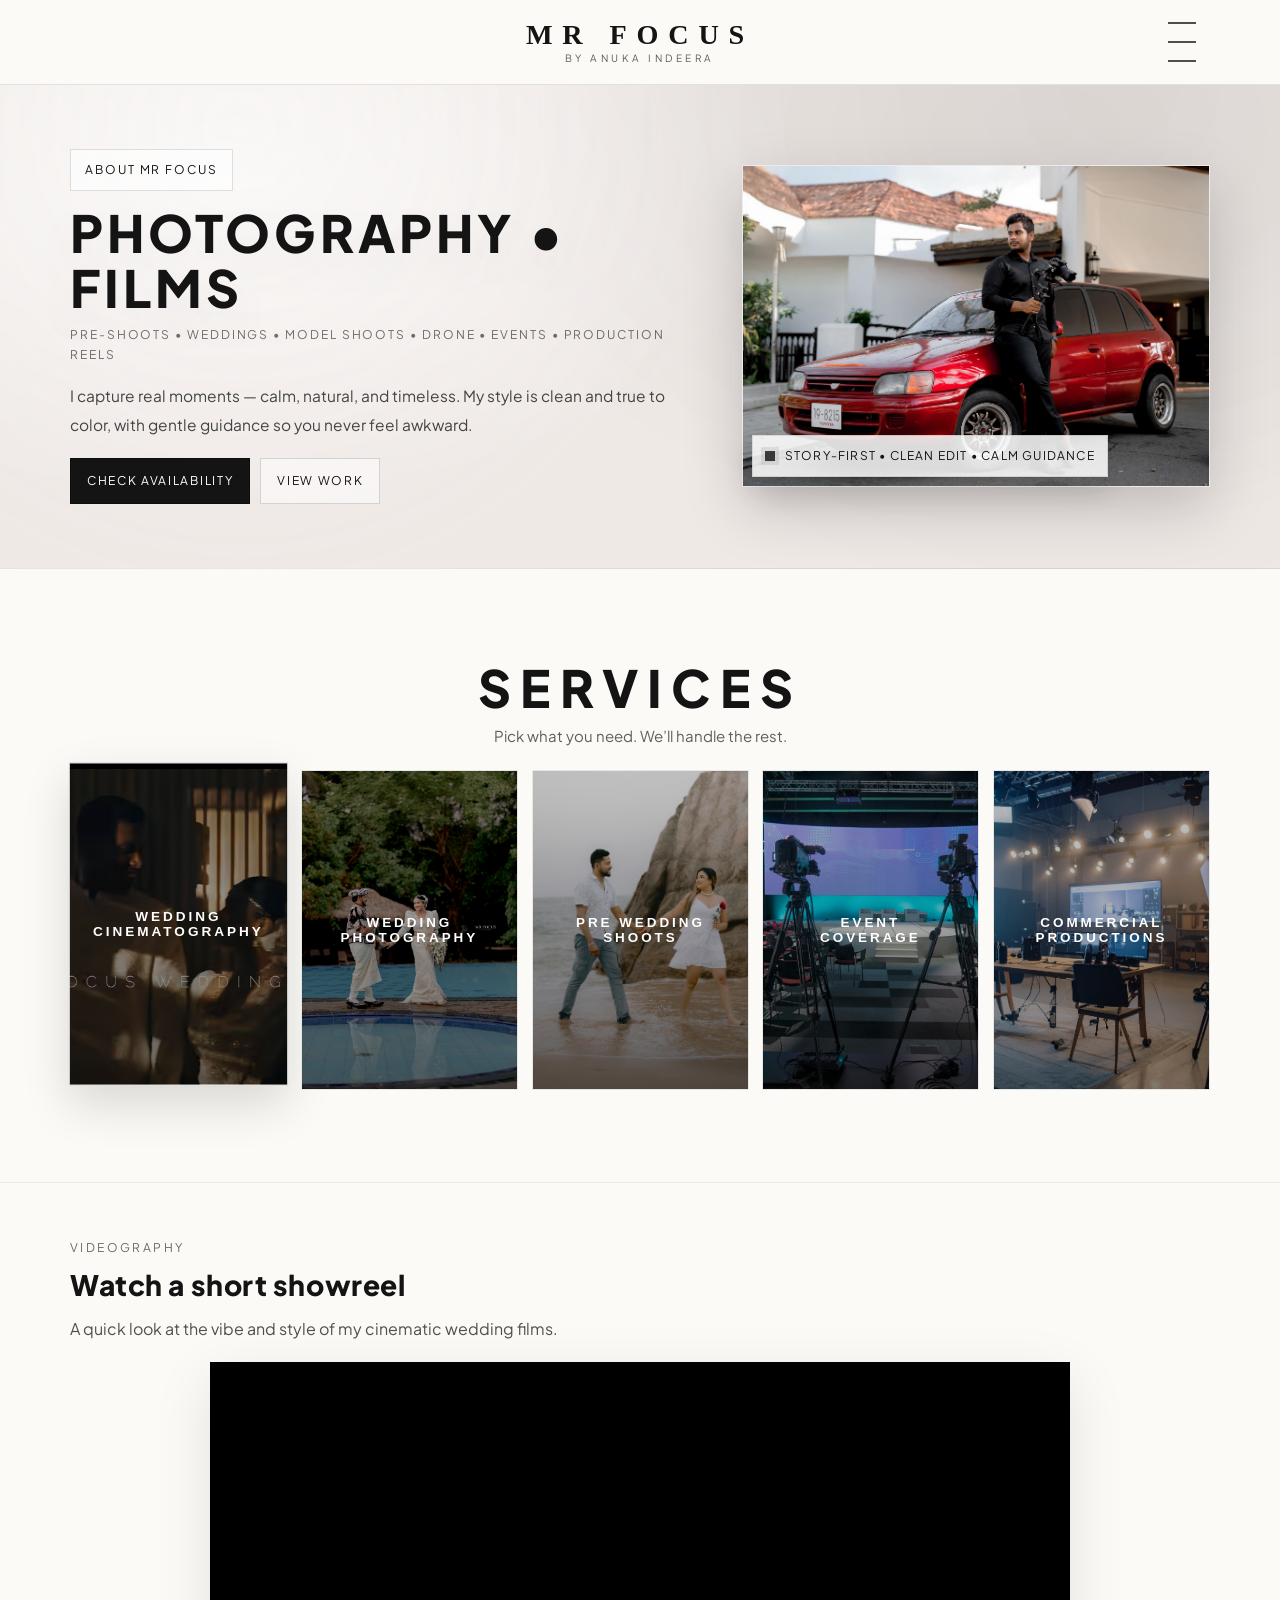
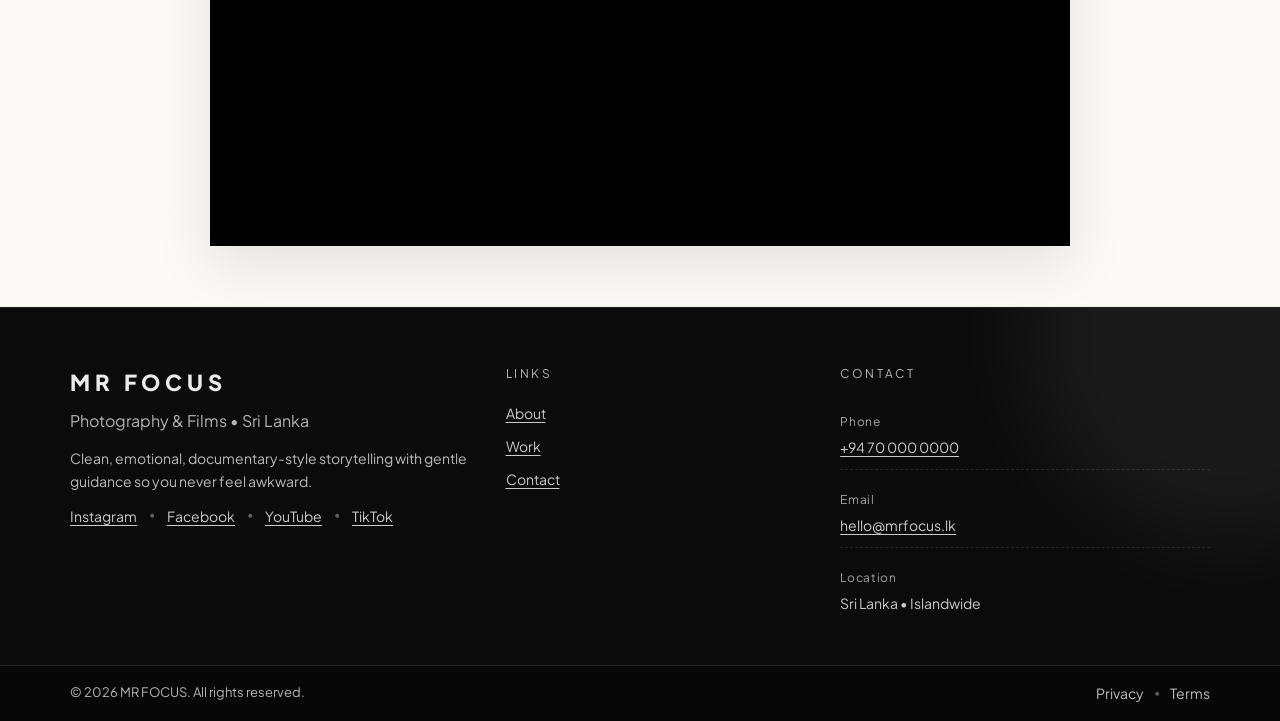
==== commit 830b08dc: "Add assets folder" ====
--- a/about.html
+++ b/about.html
@@ -1,1024 +1,1573 @@
-<!doctype html>
-<html lang="en">
-<head>
-  <meta charset="utf-8" />
-  <meta name="viewport" content="width=device-width, initial-scale=1" />
-  <meta name="theme-color" content="#fbfaf7" />
-  <title>About | MR FOCUS Photography & Films</title>
-  <meta name="description" content="MR FOCUS — Wedding photography & filmmaking in Sri Lanka. Natural, clean, timeless storytelling with calm guidance." />
-
-  <link rel="preconnect" href="https://fonts.googleapis.com">
-  <link rel="preconnect" href="https://fonts.gstatic.com" crossorigin>
-  <link href="https://fonts.googleapis.com/css2?family=Plus+Jakarta+Sans:wght@300;400;500;600;700;800&display=swap" rel="stylesheet">
-
-  <style>
-    :root{
-      --bg:#fbfaf7;
-      --panel: rgba(255,255,255,.72);
-      --ink:#141414;
-      --muted:rgba(20,20,20,.68);
-
-      --radius:0px;
-      --shadow: 0 18px 55px rgba(0,0,0,.10);
-      --shadow2: 0 14px 40px rgba(0,0,0,.12);
-      --container:1140px;
-
-      /* ✅ dynamic header height (JS updates) */
-      --headerH: 76px;
-
-      /* ✅ layer look */
-      --layerShadow: 0 26px 70px rgba(0,0,0,.12);
-      --layerLine: rgba(0,0,0,.08);
-
-      /* ✅ menu accent */
-      --accent: rgba(197,160,98,.55);
-    }
-
-    *{box-sizing:border-box}
-    html{scroll-behavior:smooth}
-    body{
-      margin:0;
-      background:var(--bg);
-      color:var(--ink);
-      font-family:"Plus Jakarta Sans", system-ui, -apple-system, Segoe UI, Roboto, Arial, sans-serif;
-      line-height:1.65;
-      overflow-x:hidden;
-      -webkit-font-smoothing: antialiased;
-      text-rendering: optimizeLegibility;
-
-      opacity:0;
-      transform: translateY(6px);
-      transition: opacity .35s ease, transform .35s ease;
-    }
-    body.is-ready{ opacity:1; transform:none; }
-
-    a{color:inherit;text-decoration:none}
-    img{max-width:100%;display:block}
-    .container{width:min(var(--container), 92%); margin-inline:auto;}
-    .muted{color:var(--muted)}
-
-    .btn{
-      border-radius: var(--radius);
-      padding:12px 16px;
-      border:1px solid rgba(0,0,0,.14);
-      background:rgba(255,255,255,.78);
-      cursor:pointer;
-      font-size:12px;
-      letter-spacing:.14em;
-      text-transform:uppercase;
-      transition:.15s ease;
-      display:inline-flex;
-      align-items:center;
-      justify-content:center;
-      gap:10px;
-      white-space:nowrap;
-      user-select:none;
-    }
-    .btn:hover{transform:translateY(-1px); box-shadow:0 18px 40px rgba(0,0,0,.10)}
-    .btn:active{transform:translateY(0)}
-    .btn--primary{ background: var(--ink); color:#fff; border-color: rgba(0,0,0,.35); }
-    .btn--ghost{background:rgba(255,255,255,.50)}
-
-    /* Header */
-    .header{
-      position: sticky;
-      top: 0;
-      z-index: 2000;
-      background: rgba(251,250,247,.96);
-      border-bottom: 1px solid rgba(0,0,0,.10);
-      backdrop-filter: blur(8px);
-    }
-    .header__inner{
-      display: grid;
-      grid-template-columns: 1fr auto 1fr;
-      align-items: center;
-      gap: 14px;
-      padding: 14px 0;
-    }
-
-    .header__logo{justify-self:center; display:inline-grid; place-items:center; padding:6px 10px;}
-    .brand{display:grid; justify-items:center; line-height:1;}
-    .brand__name{
-      font-family:Georgia, "Times New Roman", serif;
-      font-weight:700;
-      text-transform:uppercase;
-      letter-spacing:.35em;
-      font-size: clamp(18px, 2.2vw, 34px);
-    }
-    .brand__tag{
-      margin-top:4px;
-      font-size:10px;
-      letter-spacing:.35em;
-      text-transform:uppercase;
-      color: rgba(20,20,20,.68);
-    }
-
-    /* ✅ Hamburger (no box – like your image) */
-    .menuBtn{
-      justify-self:end;
-      width:56px; height:56px;
-      border:0;
-      background:transparent;
-      cursor:pointer;
-      display:grid;
-      place-items:center;
-      padding:0;
-    }
-    .menuBtn span{
-      display:block;
-      width:28px;
-      height:2px;
-      background: rgba(20,20,20,.75);
-      margin:4px 0;
-      transition: .18s ease;
-    }
-    .menuBtn.is-open span:nth-child(1){ transform: translateY(6px) rotate(45deg); }
-    .menuBtn.is-open span:nth-child(2){ opacity:0; transform: scaleX(.6); }
-    .menuBtn.is-open span:nth-child(3){ transform: translateY(-6px) rotate(-45deg); }
-
-    /* =======================================================
-       ✅ RIGHT DRAWER (like your images)
-       ======================================================= */
-    .drawer{
-      position: fixed;
-      inset: 0;
-      z-index: 2500;
-      pointer-events: none;
-    }
-    .drawer.is-open{ pointer-events: auto; }
-
-    .drawer__backdrop{
-      position:absolute;
-      inset:0;
-      background: rgba(0,0,0,.22);
-      backdrop-filter: blur(4px);
-      opacity:0;
-      transition: opacity .18s ease;
-    }
-    .drawer.is-open .drawer__backdrop{ opacity:1; }
-
-    .drawer__panel{
-      position:absolute;
-      right: 0;
-      top: var(--headerH);
-      height: calc(100% - var(--headerH));
-      width: min(560px, 92vw);
-
-      background: rgba(255,255,255,.98);
-      border-left: 1px solid rgba(0,0,0,.10);
-      box-shadow: 0 26px 70px rgba(0,0,0,.18);
-
-      padding: 18px;
-      overflow:auto;
-
-      transform: translateX(104%);
-      transition: transform .22s ease;
-    }
-    .drawer.is-open .drawer__panel{ transform: translateX(0); }
-
-    .drawer__top{
-      display:flex;
-      align-items:center;
-      justify-content:space-between;
-      padding: 4px 2px 14px;
-      border-bottom: 1px solid rgba(0,0,0,.10);
-      margin-bottom: 14px;
-    }
-    .drawer__title{
-      font-size: 22px;
-      font-weight: 600;
-      color: rgba(20,20,20,.92);
-    }
-    .drawer__close{
-      border:0;
-      background:transparent;
-      font-size: 26px;
-      line-height:1;
-      cursor:pointer;
-      padding: 10px 12px;
-      color: rgba(20,20,20,.75);
-    }
-
-    .drawer__links{ display:grid; gap:12px; }
-
-    .drawer__link{
-      display:block;
-      padding: 22px 18px;
-      background: #f3f4f4;
-      border: 1px solid rgba(0,0,0,.08);
-      font-size: 22px;
-      font-weight: 500;
-      color: rgba(20,20,20,.90);
-      transition: .15s ease;
-    }
-    .drawer__link:hover{
-      background:#fff;
-      transform: translateY(-1px);
-      box-shadow: 0 14px 30px rgba(0,0,0,.08);
-    }
-    .drawer__link--accent{
-      background:#fff;
-      border-color: var(--accent);
-    }
-
-    @media (max-width: 520px){
-      .drawer__panel{ width: min(420px, 92vw); }
-      .drawer__link{ font-size: 18px; padding: 18px 16px; }
-    }
-
-    /* Reveal */
-    .reveal{opacity:0; transform: translateY(14px); transition: .6s ease;}
-    .reveal.is-in{opacity:1; transform:none;}
-
-    /* Hero */
-    .aboutHero{
-      position:relative;
-      overflow:hidden;
-      padding: clamp(28px, 5vw, 72px) 0;
-      border-bottom:1px solid rgba(0,0,0,.06);
-      background:
-        radial-gradient(900px 520px at 18% 20%, rgba(255,255,255,.65), transparent 62%),
-        radial-gradient(980px 640px at 82% 10%, rgba(0,0,0,.05), transparent 64%),
-        #efe9e6;
-    }
-    .aboutHero__inner{
-      position:relative; z-index:1;
-      display:grid;
-      grid-template-columns: 1.15fr .85fr;
-      gap: clamp(16px, 3vw, 56px);
-      align-items:center;
-    }
-    .kicker{
-      display:inline-flex;
-      padding:10px 14px;
-      border-radius: var(--radius);
-      border:1px solid rgba(0,0,0,.12);
-      background:rgba(255,255,255,.62);
-      font-size:12px;
-      letter-spacing:.16em;
-      text-transform:uppercase;
-    }
-    .h1{
-      margin:14px 0 10px;
-      font-weight:800;
-      letter-spacing:.08em;
-      text-transform:uppercase;
-      font-size: clamp(28px, 4vw, 58px);
-      line-height:1.08;
-    }
-    .subline{
-      margin:0 0 16px;
-      font-size:12px;
-      letter-spacing:.16em;
-      text-transform:uppercase;
-      color:rgba(20,20,20,.60);
-    }
-    .heroLead{
-      margin:0 0 16px;
-      max-width: 62ch;
-      font-size: clamp(15.5px, 1.1vw, 18px);
-      line-height: 1.9;
-      color: rgba(20,20,20,.78);
-    }
-    .heroActions{display:flex; gap:10px; flex-wrap:wrap; margin-top:18px;}
-    .heroImgWrap{position:relative; display:grid; justify-items:end;}
-    .heroImg{
-      width:min(560px, 100%);
-      aspect-ratio: 16/11;
-      border-radius: var(--radius);
-      border:1px solid rgba(0,0,0,.08);
-      box-shadow:0 22px 55px rgba(0,0,0,.18);
-      object-fit:cover;
-      object-position: 50% 25%;
-      background:#fff;
-    }
-    .heroBadge{
-      position:absolute;
-      left:10px;
-      bottom:10px;
-      display:inline-flex;
-      align-items:center;
-      gap:10px;
-      padding:10px 12px;
-      border-radius: var(--radius);
-      background: rgba(255,255,255,.86);
-      border: 1px solid rgba(0,0,0,.10);
-      box-shadow: 0 14px 34px rgba(0,0,0,.14);
-      font-size: 12px;
-      letter-spacing:.10em;
-      text-transform: uppercase;
-    }
-    .dot{
-      width:10px;height:10px;border-radius: var(--radius);
-      background: rgba(0,0,0,.75);
-      box-shadow: 0 0 0 4px rgba(0,0,0,.08);
-    }
-
-    /* Sections */
-    .section{
-      padding: clamp(46px, 6vw, 86px) 0;
-      border-bottom: 1px solid rgba(0,0,0,.06);
-    }
-    .sectionTitle{
-      font-size: 12px;
-      letter-spacing: .20em;
-      text-transform: uppercase;
-      color: rgba(20,20,20,.62);
-      margin: 0 0 10px;
-    }
-    .sectionH2{
-      margin:0 0 12px;
-      font-size: clamp(22px, 2.2vw, 34px);
-      line-height:1.2;
-      letter-spacing:.02em;
-      font-weight: 800;
-    }
-    .sectionLead{
-      margin:0 0 18px;
-      color: rgba(20,20,20,.74);
-      max-width: 72ch;
-      line-height:1.9;
-    }
-
-    .grid2{
-      display:grid;
-      grid-template-columns: 1.05fr .95fr;
-      gap: clamp(14px, 2.6vw, 34px);
-      align-items:start;
-    }
-    .card{
-      border: 1px solid rgba(0,0,0,.10);
-      background: var(--panel);
-      backdrop-filter: blur(10px);
-      border-radius: var(--radius);
-      box-shadow: var(--shadow);
-    }
-    .storyCard{padding: 22px;}
-    .storyCard p{margin:0 0 14px; color: rgba(20,20,20,.78); line-height:1.9;}
-    .storyCard p:last-child{margin-bottom:0}
-
-    .stats{
-      display:grid;
-      grid-template-columns: repeat(2, 1fr);
-      gap: 12px;
-    }
-    .stat{
-      padding: 18px;
-      border-radius: var(--radius);
-      border: 1px solid rgba(0,0,0,.10);
-      background: rgba(255,255,255,.70);
-      box-shadow: 0 12px 28px rgba(0,0,0,.08);
-    }
-    .stat strong{display:block; font-size:22px;}
-    .stat span{
-      display:block;
-      margin-top:4px;
-      font-size:12px;
-      letter-spacing:.14em;
-      text-transform: uppercase;
-      color: rgba(20,20,20,.62);
-    }
-
-    .contactLine{
-      margin-top: 14px;
-      display:flex;
-      gap: 12px;
-      flex-wrap:wrap;
-      color: rgba(20,20,20,.70);
-      font-size: 14px;
-    }
-    .contactLine a{ text-decoration: underline; text-underline-offset: 3px; }
-
-    /* Approach */
-    .approachGrid{
-      display:grid;
-      grid-template-columns: repeat(3, 1fr);
-      gap: 14px;
-      margin-top: 18px;
-    }
-    .approach{
-      padding: 18px;
-      border-radius: var(--radius);
-      border: 1px solid rgba(0,0,0,.10);
-      background: rgba(255,255,255,.72);
-      box-shadow: 0 14px 40px rgba(0,0,0,.08);
-      transition: .18s ease;
-    }
-    .approach:hover{ transform: translateY(-2px); box-shadow: var(--shadow2); }
-    .approach h3{
-      margin: 0 0 8px;
-      font-size: 14px;
-      letter-spacing: .12em;
-      text-transform: uppercase;
-      font-weight: 800;
-    }
-    .approach p{margin:0; color: rgba(20,20,20,.74); line-height: 1.9;}
-
-    /* ✅ SHOWREEL (smaller size) */
-    .reelWrap{
-      margin-top: 12px;
-      max-width: 860px;
-      margin-inline: auto;
-    }
-    .reel{
-      position: relative;
-      overflow:hidden;
-      border-radius: var(--radius);
-      border: 1px solid rgba(0,0,0,.10);
-      background: #000;
-      box-shadow: var(--shadow);
-      aspect-ratio: 16 / 9;
-    }
-    .reel iframe{
-      position:absolute;
-      inset:0;
-      width:100%;
-      height:100%;
-      border:0;
-      display:block;
-    }
-    @media (max-width: 520px){
-      .reelWrap{ max-width: 100%; }
-      .reel{ aspect-ratio: 16 / 9; }
-    }
-
-    .ytNotice{
-      position:absolute;
-      inset:0;
-      display:none;
-      place-items:center;
-      text-align:center;
-      padding: 22px;
-      background: rgba(0,0,0,.58);
-      color:#fff;
-      z-index:2;
-    }
-    .ytNotice__box{
-      max-width: 520px;
-      border:1px solid rgba(255,255,255,.20);
-      background: rgba(0,0,0,.35);
-      padding: 18px;
-    }
-    .ytNotice__title{
-      font-weight:800;
-      letter-spacing:.08em;
-      text-transform:uppercase;
-      margin-bottom:8px;
-      font-size: 14px;
-    }
-    .ytNotice__text{
-      opacity:.9;
-      line-height:1.7;
-      margin-bottom: 14px;
-      font-size: 14px;
-    }
-    .ytNotice__btns{display:flex; gap:10px; justify-content:center; flex-wrap:wrap;}
-    .reel.is-file .ytNotice{display:grid;}
-
-    /* Steps */
-    .steps{
-      display:grid;
-      grid-template-columns: repeat(4, 1fr);
-      gap: 12px;
-      margin-top: 18px;
-    }
-    .step{
-      padding: 16px;
-      border-radius: var(--radius);
-      border: 1px solid rgba(0,0,0,.10);
-      background: rgba(255,255,255,.72);
-      box-shadow: 0 12px 28px rgba(0,0,0,.08);
-    }
-    .step strong{
-      display:inline-flex;
-      align-items:center;
-      gap:10px;
-      font-size: 12px;
-      letter-spacing:.16em;
-      text-transform: uppercase;
-    }
-    .step .num{
-      width: 28px;height: 28px;border-radius: var(--radius);
-      border: 1px solid rgba(0,0,0,.14);
-      display:grid; place-items:center;
-      font-weight: 800;
-      background: rgba(255,255,255,.75);
-    }
-    .step p{margin: 10px 0 0; color: rgba(20,20,20,.74); line-height: 1.85;}
-
-    /* BTS */
-    .btsGrid{
-      display:grid;
-      grid-template-columns: repeat(3, 1fr);
-      gap: 12px;
-      margin-top: 16px;
-    }
-    .btsImg{
-      border-radius: var(--radius);
-      border: 1px solid rgba(0,0,0,.10);
-      background: rgba(255,255,255,.60);
-      box-shadow: 0 14px 40px rgba(0,0,0,.10);
-      aspect-ratio: 4 / 3;
-      object-fit: cover;
-    }
-
-    /* Footer (keep yours) */
-    .footer{
-      background: #0b0b0b;
-      color: rgba(255,255,255,0.92);
-      padding: 56px 0 0;
-      border-top: 1px solid rgba(255,255,255,0.10);
-      position: relative;
-      overflow: hidden;
-    }
-    .footer__wrap{
-      position: relative;
-      z-index: 1;
-      display: grid;
-      grid-template-columns: 1.2fr 0.9fr 1.1fr;
-      gap: 32px;
-      padding-bottom: 40px;
-    }
-    .footer__brand{
-      font-size: 22px;
-      letter-spacing: .22em;
-      text-transform: uppercase;
-      margin-bottom: 8px;
-      font-weight: 800;
-    }
-    .footer__tag{opacity:.75;margin-bottom: 12px;}
-    .footer__about{
-      margin: 0;
-      max-width: 420px;
-      line-height: 1.65;
-      color: rgba(255,255,255,0.72);
-      font-size: 14px;
-    }
-    .footer__title{
-      font-size: 12px;
-      letter-spacing: .22em;
-      text-transform: uppercase;
-      color: rgba(255,255,255,0.70);
-      margin-bottom: 8px;
-    }
-    .footer__link{
-      color: rgba(255,255,255,0.86);
-      font-size: 14px;
-      opacity: .92;
-      transition: .18s ease;
-      text-decoration: underline;
-      text-underline-offset: 3px;
-    }
-    .footer__link:hover{opacity: 1;}
-    .footer__col{display:grid; align-content:start; gap:10px;}
-    .footer__item{display:grid; gap:4px; padding:10px 0; border-bottom:1px dashed rgba(255,255,255,0.10);}
-    .footer__label{font-size:12px; color: rgba(255,255,255,0.62); letter-spacing:.06em;}
-    .footer__text{font-size:14px; color: rgba(255,255,255,0.78);}
-
-    .footer__bottom{
-      border-top: 1px solid rgba(255,255,255,0.10);
-      padding: 16px 0;
-      background: rgba(0,0,0,0.35);
-    }
-    .footer__bottomInner{
-      display:flex;
-      align-items:center;
-      justify-content:space-between;
-      gap:12px;
-      flex-wrap:wrap;
-    }
-    .footer__mini{color: rgba(255,255,255,0.70); font-size: 13px;}
-    .footer__miniLinks{display:flex; align-items:center; gap:10px; flex-wrap: wrap;}
-    .dotSep{ color: rgba(255,255,255,0.35); font-size: 12px; }
-
-    /* -------------------------------------------------------
-       ✅ LAYER STACK EFFECT (full section visible)
-       ------------------------------------------------------- */
-    .layerStack{ position: relative; background: var(--bg); }
-
-    .layer{
-      position: sticky;
-      top: var(--headerH);
-
-      height: calc(100vh - var(--headerH));
-      overflow-y: auto;
-      overflow-x: hidden;
-      -webkit-overflow-scrolling: touch;
-
-      border-top: 1px solid var(--layerLine);
-      box-shadow: var(--layerShadow);
-      background: var(--bg);
-      will-change: transform;
-    }
-
-    .layer{ scrollbar-width: thin; scrollbar-color: rgba(0,0,0,.22) transparent; }
-    .layer::-webkit-scrollbar{ width: 8px; }
-    .layer::-webkit-scrollbar-thumb{ background: rgba(0,0,0,.22); border-radius: 999px; }
-    .layer::-webkit-scrollbar-track{ background: transparent; }
-
-    .aboutHero.layer{ background: unset; border-top: none; }
-
-    .layer::before{
-      content:"";
-      position:absolute;
-      left:0; right:0;
-      top:0;
-      height: 10px;
-      background: linear-gradient(to bottom, rgba(0,0,0,.08), transparent);
-      opacity: .22;
-      pointer-events:none;
-    }
-    .aboutHero.layer::before{ display:none; }
-
-    .stackEnd{ height: 70vh; background: var(--bg); }
-
-    @media (max-width: 980px){
-      .aboutHero__inner{grid-template-columns:1fr;}
-      .heroImgWrap{justify-items:center; order:-1;}
-      .grid2{grid-template-columns:1fr;}
-      .approachGrid{grid-template-columns:1fr;}
-      .steps{grid-template-columns:1fr 1fr;}
-      .btsGrid{grid-template-columns:1fr 1fr;}
-      .footer__wrap{grid-template-columns: 1fr 1fr;}
-    }
-    @media (max-width: 560px){
-      .footer__wrap{grid-template-columns:1fr; gap:22px; padding-bottom:30px;}
-    }
-    @media (max-width: 520px){
-      .steps{grid-template-columns:1fr;}
-      .btsGrid{grid-template-columns:1fr;}
-    }
-
-    @media (max-width: 740px){
-      .layer{
-        position: relative;
-        top: auto;
-        height: auto;
-        overflow: visible;
-        box-shadow: none;
-        border-top: none;
-      }
-      .stackEnd{display:none;}
-    }
-  </style>
-</head>
-
-<body id="top">
-
-  <!-- ✅ HEADER -->
-  <header class="header">
-    <div class="container header__inner">
-      <div aria-hidden="true"></div>
-
-      <a class="header__logo header__logo--text" href="index.html#top" aria-label="Go to top">
-        <span class="brand">
-          <span class="brand__name">MR FOCUS</span>
-          <span class="brand__tag">BY ANUKA INDEERA</span>
-        </span>
-      </a>
-
-      <button class="menuBtn" id="menuBtn" aria-label="Open menu" aria-expanded="false" aria-controls="drawer">
-        <span></span><span></span><span></span>
-      </button>
-    </div>
-  </header>
-
-  <!-- ✅ RIGHT DRAWER MENU -->
-  <div class="drawer" id="drawer" aria-hidden="true">
-    <div class="drawer__backdrop" id="drawerBackdrop" aria-hidden="true"></div>
-
-    <aside class="drawer__panel" role="dialog" aria-modal="true" aria-label="Main menu">
-      <div class="drawer__top">
-        <div class="drawer__title">Menu</div>
-        <button class="drawer__close" id="drawerClose" aria-label="Close menu">×</button>
-      </div>
-
-      <nav class="drawer__links" aria-label="Menu links">
-        <a class="drawer__link" href="index.html">Home</a>
-        <a class="drawer__link" href="categories.html">Our Portfolio</a>
-        <a class="drawer__link drawer__link--accent" href="contact.html#contactForm">Enquire</a>
-      </nav>
-    </aside>
-  </div>
-
-  <!-- ✅ LAYER STACK START -->
-  <main class="layerStack" id="layerStack">
-
-    <!-- HERO -->
-    <section class="aboutHero" data-layer>
-      <div class="container aboutHero__inner">
-        <div class="reveal">
-          <span class="kicker">About MR Focus</span>
-          <h1 class="h1">Photography • Films</h1>
-          <p class="subline">Pre-shoots • Weddings • Model Shoots • Drone • Events • Production Reels</p>
-          <p class="heroLead">
-            I capture real moments — calm, natural, and timeless.
-            My style is clean and true to color, with gentle guidance so you never feel awkward.
-          </p>
-          <div class="heroActions">
-            <a href="contact.html#contactForm" class="btn btn--primary">Check Availability</a>
-            <a href="index.html#work" class="btn btn--ghost">View Work</a>
-          </div>
-        </div>
-
-        <div class="heroImgWrap reveal">
-          <img class="heroImg" src="assets/ownerimg1.jpg" alt="MR Focus photographer portrait" />
-          <div class="heroBadge">
-            <span class="dot" aria-hidden="true"></span>
-            Story-first • Clean edit • Calm guidance
-          </div>
-        </div>
-      </div>
-    </section>
-
-    <!-- STORY + STATS -->
-    <section class="section layer" data-layer>
-      <div class="container grid2">
-        <div class="storyCard card reveal">
-          <div class="sectionTitle">My Story</div>
-          <h2 class="sectionH2">Simple. Honest. Cinematic.</h2>
-          <p class="sectionLead">
-            I’m MR FOCUS — a wedding photographer & filmmaker based in Sri Lanka.
-            I focus on emotions and real details, and I keep the whole experience relaxed.
-          </p>
-          <p>
-            I guide you naturally when needed, but I never force moments. The best photos and films
-            come from comfort, trust, and a calm atmosphere.
-          </p>
-          <p>
-            From pre-shoots to full-day coverage, I deliver clean edits, true colors, and storytelling that
-            still feels powerful years later.
-          </p>
-        </div>
-
-        <div class="reveal">
-          <div class="sectionTitle">What you can expect</div>
-          <h2 class="sectionH2">A smooth, stress-free shoot</h2>
-
-          <div class="stats" aria-label="Quick highlights">
-            <div class="stat"><strong>Calm</strong><span>On the day</span></div>
-            <div class="stat"><strong>Clean</strong><span>Color & skin tones</span></div>
-            <div class="stat"><strong>Natural</strong><span>Posing guidance</span></div>
-            <div class="stat"><strong>Story</strong><span>Moments first</span></div>
-          </div>
-
-          <div class="contactLine" aria-label="Quick contact">
-            <span>Phone: <a href="tel:+94700000000">+94 70 000 0000</a></span>
-            <span>Email: <a href="mailto:hello@mrfocus.lk">hello@mrfocus.lk</a></span>
-          </div>
-        </div>
-      </div>
-    </section>
-
-    <!-- APPROACH -->
-    <section class="section layer" data-layer>
-      <div class="container">
-        <div class="reveal">
-          <div class="sectionTitle">Approach</div>
-          <h2 class="sectionH2">Professional quality, friendly vibe</h2>
-          <p class="sectionLead">
-            You’ll get a premium look, but the experience stays easy and human — like working with a friend who knows exactly what to do.
-          </p>
-        </div>
-
-        <div class="approachGrid">
-          <div class="approach reveal">
-            <h3>Calm guidance</h3>
-            <p>Simple posing + natural direction, so your photos look real and confident.</p>
-          </div>
-          <div class="approach reveal">
-            <h3>True colors</h3>
-            <p>Clean edits, natural skin tones, and a timeless style (not heavy filters).</p>
-          </div>
-          <div class="approach reveal">
-            <h3>Storytelling</h3>
-            <p>Real moments, real reactions — captured in a cinematic, emotional way.</p>
-          </div>
-        </div>
-      </div>
-    </section>
-
-    <!-- SHOWREEL -->
-    <section class="section layer" data-layer>
-      <div class="container">
-        <div class="reveal">
-          <div class="sectionTitle">Videography</div>
-          <h2 class="sectionH2">Watch a short showreel</h2>
-          <p class="sectionLead">A quick look at the vibe and style of my cinematic wedding films.</p>
-        </div>
-
-        <div class="reelWrap reveal">
-          <div class="reel" id="showreelBox">
-            <div class="ytNotice">
-              <div class="ytNotice__box">
-                <div class="ytNotice__title">Video can’t play in file mode</div>
-                <div class="ytNotice__text">
-                  Please open this page using a local server (VS Code Live Server) to play the video here.
-                </div>
-                <div class="ytNotice__btns">
-                  <a class="btn btn--primary" href="https://youtu.be/Q0cKGwMkyh4" target="_blank" rel="noreferrer">Watch on YouTube</a>
-                </div>
-              </div>
-            </div>
-
-            <iframe
-              id="showreelFrame"
-              title="MR FOCUS Showreel"
-              loading="lazy"
-              allow="accelerometer; autoplay; clipboard-write; encrypted-media; gyroscope; picture-in-picture"
-              referrerpolicy="strict-origin-when-cross-origin"
-              allowfullscreen>
-            </iframe>
-          </div>
-        </div>
-      </div>
-    </section>
-
-    <!-- PROCESS -->
-    <section class="section layer" data-layer>
-      <div class="container">
-        <div class="reveal">
-          <div class="sectionTitle">Process</div>
-          <h2 class="sectionH2">How we work together</h2>
-          <p class="sectionLead">
-            Clear steps, quick communication, and smooth delivery — so you always know what’s happening.
-          </p>
-        </div>
-
-        <div class="steps">
-          <div class="step reveal">
-            <strong><span class="num">1</span> Inquiry</strong>
-            <p>Share your date and location. I’ll confirm availability and packages.</p>
-          </div>
-          <div class="step reveal">
-            <strong><span class="num">2</span> Plan</strong>
-            <p>We align your timeline and key moments. Simple plan, no stress.</p>
-          </div>
-          <div class="step reveal">
-            <strong><span class="num">3</span> Shoot day</strong>
-            <p>Calm direction + real moments for photos and cinematic film coverage.</p>
-          </div>
-          <div class="step reveal">
-            <strong><span class="num">4</span> Delivery</strong>
-            <p>Clean edits, organized albums, and a film that tells your story.</p>
-          </div>
-        </div>
-      </div>
-    </section>
-
-    <!-- BTS -->
-    <section class="section layer" data-layer>
-      <div class="container">
-        <div class="reveal">
-          <div class="sectionTitle">Behind the scenes</div>
-          <h2 class="sectionH2">A small look at the vibe</h2>
-          <p class="sectionLead">Use 3 natural BTS photos. It builds trust and keeps the page authentic.</p>
-        </div>
-
-        <div class="btsGrid">
-          <img class="btsImg reveal" src="assets/ownerimg3.jpg" alt="Behind the scenes 1">
-          <img class="btsImg reveal" src="assets/bts2.jpg" alt="Behind the scenes 2">
-          <img class="btsImg reveal" src="assets/bts3.jpg" alt="Behind the scenes 3">
-        </div>
-      </div>
-    </section>
-
-    <div class="stackEnd" aria-hidden="true"></div>
-  </main>
-
-  <!-- FOOTER -->
-  <footer class="footer">
-    <div class="container footer__wrap">
-      <div>
-        <div class="footer__brand">MR FOCUS</div>
-        <div class="footer__tag">Photography & Films • Sri Lanka</div>
-        <p class="footer__about">
-          Clean, emotional, documentary-style storytelling with gentle guidance so you never feel awkward.
-        </p>
-        <div style="margin-top:12px; display:flex; gap:12px; flex-wrap:wrap;">
-          <a class="footer__link" href="#" aria-label="Instagram">Instagram</a>
-          <span class="dotSep">•</span>
-          <a class="footer__link" href="https://www.facebook.com/Mr.Focusphotography/" target="_blank" rel="noreferrer" aria-label="Facebook">Facebook</a>
-          <span class="dotSep">•</span>
-          <a class="footer__link" href="#" aria-label="YouTube">YouTube</a>
-          <span class="dotSep">•</span>
-          <a class="footer__link" href="#" aria-label="TikTok">TikTok</a>
-        </div>
-      </div>
-
-      <div class="footer__col">
-        <div class="footer__title">Links</div>
-        <a class="footer__link" href="#top">About</a>
-        <a class="footer__link" href="index.html#work">Work</a>
-        <a class="footer__link" href="contact.html#contactForm">Contact</a>
-      </div>
-
-      <div class="footer__col">
-        <div class="footer__title">Contact</div>
-        <div class="footer__item">
-          <span class="footer__label">Phone</span>
-          <a class="footer__link" href="tel:+94700000000">+94 70 000 0000</a>
-        </div>
-        <div class="footer__item">
-          <span class="footer__label">Email</span>
-          <a class="footer__link" href="mailto:hello@mrfocus.lk">hello@mrfocus.lk</a>
-        </div>
-        <div class="footer__item" style="border-bottom:none;">
-          <span class="footer__label">Location</span>
-          <div class="footer__text">Sri Lanka • Islandwide</div>
-        </div>
-      </div>
-    </div>
-
-    <div class="footer__bottom">
-      <div class="container footer__bottomInner">
-        <div class="footer__mini">© <span id="year"></span> MR FOCUS. All rights reserved.</div>
-        <div class="footer__miniLinks">
-          <a href="#" class="footer__link" style="text-decoration:none; opacity:.85;">Privacy</a>
-          <span class="dotSep">•</span>
-          <a href="#" class="footer__link" style="text-decoration:none; opacity:.85;">Terms</a>
-        </div>
-      </div>
-    </div>
-  </footer>
-
-  <script>
-    // year + fade in
-    document.getElementById('year').textContent = new Date().getFullYear();
-    window.addEventListener('DOMContentLoaded', () => {
-      requestAnimationFrame(() => document.body.classList.add('is-ready'));
-    });
-
-    // reveal animation
-    const els = document.querySelectorAll('.reveal');
-    const io = new IntersectionObserver((entries) => {
-      entries.forEach(e => {
-        if(e.isIntersecting){
-          e.target.classList.add('is-in');
-          io.unobserve(e.target);
-        }
-      });
-    }, { threshold: 0.12 });
-    els.forEach(el => io.observe(el));
-
-    // ✅ YouTube embed
-    const videoId = "Q0cKGwMkyh4";
-    const box = document.getElementById('showreelBox');
-    const frame = document.getElementById('showreelFrame');
-
-    if (location.protocol === "file:") {
-      box.classList.add('is-file');
-    } else {
-      const origin = encodeURIComponent(location.origin);
-      frame.src = `https://www.youtube-nocookie.com/embed/${videoId}?rel=0&modestbranding=0&playsinline=1&origin=${origin}`;
-    }
-
-    // ✅ Layer logic: header height + z-index order
-    const header = document.querySelector('.header');
-    const root = document.documentElement;
-
-    function setHeaderHeight(){
-      const h = header ? header.offsetHeight : 76;
-      root.style.setProperty('--headerH', `${h}px`);
-    }
-    window.addEventListener('resize', setHeaderHeight);
-    setHeaderHeight();
-
-    const layers = document.querySelectorAll('[data-layer]');
-    layers.forEach((layer, i) => layer.style.zIndex = String(i + 1));
-
-    // ✅ Drawer open/close
-    const menuBtn = document.getElementById('menuBtn');
-    const drawer = document.getElementById('drawer');
-    const drawerClose = document.getElementById('drawerClose');
-    const drawerBackdrop = document.getElementById('drawerBackdrop');
-
-    function openDrawer(){
-      drawer.classList.add('is-open');
-      menuBtn.classList.add('is-open');
-      menuBtn.setAttribute('aria-expanded','true');
-      drawer.setAttribute('aria-hidden','false');
-      document.body.style.overflow = 'hidden';
-    }
-    function closeDrawer(){
-      drawer.classList.remove('is-open');
-      menuBtn.classList.remove('is-open');
-      menuBtn.setAttribute('aria-expanded','false');
-      drawer.setAttribute('aria-hidden','true');
-      document.body.style.overflow = '';
-    }
-
-    menuBtn.addEventListener('click', () => {
-      drawer.classList.contains('is-open') ? closeDrawer() : openDrawer();
-    });
-    drawerClose.addEventListener('click', closeDrawer);
-    drawerBackdrop.addEventListener('click', closeDrawer);
-
-    document.addEventListener('keydown', (e) => {
-      if(e.key === 'Escape') closeDrawer();
-    });
-
-    document.querySelectorAll('.drawer__link').forEach(a => a.addEventListener('click', closeDrawer));
-  </script>
-</body>
+<!doctype html>
+<html lang="en">
+<head>
+  <meta charset="utf-8" />
+  <meta name="viewport" content="width=device-width, initial-scale=1" />
+  <meta name="theme-color" content="#fbfaf7" />
+
+  <title>About | MR FOCUS Photography & Films</title>
+  <meta name="description" content="MR FOCUS — Wedding photography & filmmaking in Sri Lanka. Natural, clean, timeless storytelling with calm guidance." />
+
+  <link rel="preconnect" href="https://fonts.googleapis.com">
+  <link rel="preconnect" href="https://fonts.gstatic.com" crossorigin>
+  <link href="https://fonts.googleapis.com/css2?family=Plus+Jakarta+Sans:wght@300;400;500;600;700;800&display=swap" rel="stylesheet">
+
+  <style>
+    :root{
+      --bg:#fbfaf7;
+      --panel:rgba(255,255,255,.72);
+      --ink:#141414;
+      --muted:rgba(20,20,20,.68);
+
+      --radius:0px;
+      --shadow:0 18px 55px rgba(0,0,0,.10);
+      --shadow2:0 14px 40px rgba(0,0,0,.12);
+      --container:1140px;
+
+      --headerH:76px;
+      --layerShadow:0 26px 70px rgba(0,0,0,.12);
+      --layerLine:rgba(0,0,0,.08);
+
+      --accent:rgba(197,160,98,.55);
+    }
+
+    *{box-sizing:border-box}
+
+    html{
+      scroll-behavior:smooth;
+    }
+
+    body{
+      margin:0;
+      background:var(--bg);
+      color:var(--ink);
+      font-family:"Plus Jakarta Sans", system-ui, -apple-system, Segoe UI, Roboto, Arial, sans-serif;
+      line-height:1.65;
+      overflow-x:hidden;
+      -webkit-font-smoothing:antialiased;
+      text-rendering:optimizeLegibility;
+
+      opacity:0;
+      transform:translateY(8px);
+      transition:opacity .5s ease, transform .5s ease;
+    }
+
+    body.is-ready{
+      opacity:1;
+      transform:none;
+    }
+
+    body.drawer-lock{
+      overflow:hidden;
+    }
+
+    a{
+      color:inherit;
+      text-decoration:none;
+    }
+
+    img{
+      max-width:100%;
+      display:block;
+    }
+
+    .container{
+      width:min(var(--container), 92%);
+      margin-inline:auto;
+    }
+
+    .muted{
+      color:var(--muted);
+    }
+
+    /* ================= BUTTONS ================= */
+
+    .btn{
+      position:relative;
+      overflow:hidden;
+      border-radius:var(--radius);
+      padding:12px 16px;
+      border:1px solid rgba(0,0,0,.14);
+      background:rgba(255,255,255,.78);
+      cursor:pointer;
+      font-size:12px;
+      letter-spacing:.14em;
+      text-transform:uppercase;
+      transition:
+        transform .32s cubic-bezier(.2,.8,.2,1),
+        box-shadow .32s ease,
+        background .32s ease,
+        border-color .32s ease;
+      display:inline-flex;
+      align-items:center;
+      justify-content:center;
+      gap:10px;
+      white-space:nowrap;
+      user-select:none;
+    }
+
+    .btn::before{
+      content:"";
+      position:absolute;
+      inset:0;
+      background:linear-gradient(
+        120deg,
+        transparent 0%,
+        transparent 34%,
+        rgba(255,255,255,.36) 50%,
+        transparent 66%,
+        transparent 100%
+      );
+      transform:translateX(-140%) skewX(-14deg);
+      transition:transform .85s ease;
+      pointer-events:none;
+    }
+
+    .btn:hover::before{
+      transform:translateX(140%) skewX(-14deg);
+    }
+
+    .btn:hover{
+      transform:translateY(-3px);
+      box-shadow:0 18px 40px rgba(0,0,0,.12);
+    }
+
+    .btn:active{
+      transform:translateY(-1px) scale(.98);
+    }
+
+    .btn--primary{
+      background:var(--ink);
+      color:#fff;
+      border-color:rgba(0,0,0,.35);
+    }
+
+    .btn--ghost{
+      background:rgba(255,255,255,.50);
+    }
+
+    /* ================= HEADER ================= */
+
+    .header{
+      position:sticky;
+      top:0;
+      z-index:2000;
+      background:rgba(251,250,247,.96);
+      border-bottom:1px solid rgba(0,0,0,.10);
+      backdrop-filter:blur(10px);
+      -webkit-backdrop-filter:blur(10px);
+      transition:
+        background .45s ease,
+        box-shadow .45s ease,
+        border-color .45s ease;
+    }
+
+    .header.is-scrolled{
+      background:rgba(251,250,247,.985);
+      border-bottom-color:rgba(0,0,0,.08);
+      box-shadow:0 18px 48px rgba(0,0,0,.10);
+    }
+
+    .header__inner{
+      display:grid;
+      grid-template-columns:1fr auto 1fr;
+      align-items:center;
+      gap:14px;
+      padding:14px 0;
+    }
+
+    .header__logo{
+      justify-self:center;
+      display:inline-grid;
+      place-items:center;
+      padding:6px 10px;
+    }
+
+    .brand{
+      display:grid;
+      justify-items:center;
+      line-height:1;
+    }
+
+    .brand__name{
+      font-family:Georgia, "Times New Roman", serif;
+      font-weight:700;
+      text-transform:uppercase;
+      letter-spacing:.35em;
+      font-size:clamp(18px, 2.2vw, 34px);
+      transition:letter-spacing .45s ease, transform .45s ease;
+    }
+
+    .header.is-scrolled .brand__name{
+      letter-spacing:.38em;
+    }
+
+    .brand__tag{
+      margin-top:4px;
+      font-size:10px;
+      letter-spacing:.35em;
+      text-transform:uppercase;
+      color:rgba(20,20,20,.68);
+      transition:opacity .35s ease;
+    }
+
+    .menuBtn{
+      justify-self:end;
+      width:56px;
+      height:56px;
+      border:0;
+      background:transparent;
+      cursor:pointer;
+      display:grid;
+      place-items:center;
+      padding:0;
+    }
+
+    .menuBtn span{
+      display:block;
+      width:28px;
+      height:2px;
+      background:rgba(20,20,20,.75);
+      margin:4px 0;
+      transition:
+        transform .35s cubic-bezier(.2,.8,.2,1),
+        opacity .35s ease,
+        width .35s ease,
+        background .35s ease;
+    }
+
+    .menuBtn:hover span:nth-child(1){
+      transform:translateX(5px);
+      width:32px;
+    }
+
+    .menuBtn:hover span:nth-child(2){
+      transform:translateX(-4px);
+      width:24px;
+    }
+
+    .menuBtn:hover span:nth-child(3){
+      transform:translateX(5px);
+      width:32px;
+    }
+
+    .menuBtn.is-open span:nth-child(1){
+      transform:translateY(6px) rotate(45deg);
+    }
+
+    .menuBtn.is-open span:nth-child(2){
+      opacity:0;
+      transform:scaleX(.6);
+    }
+
+    .menuBtn.is-open span:nth-child(3){
+      transform:translateY(-6px) rotate(-45deg);
+    }
+
+    /* ================= DRAWER ================= */
+
+    .drawer{
+      position:fixed;
+      inset:0;
+      z-index:2500;
+      pointer-events:none;
+      visibility:hidden;
+    }
+
+    .drawer.is-open{
+      pointer-events:auto;
+      visibility:visible;
+    }
+
+    .drawer__backdrop{
+      position:absolute;
+      inset:0;
+      background:rgba(0,0,0,.22);
+      backdrop-filter:blur(4px);
+      -webkit-backdrop-filter:blur(4px);
+      opacity:0;
+      transition:opacity .45s ease;
+    }
+
+    .drawer.is-open .drawer__backdrop{
+      opacity:1;
+    }
+
+    .drawer__panel{
+      position:absolute;
+      right:0;
+      top:var(--headerH);
+      height:calc(100% - var(--headerH));
+      width:min(560px, 92vw);
+
+      background:rgba(255,255,255,.98);
+      border-left:1px solid rgba(0,0,0,.10);
+      box-shadow:0 26px 70px rgba(0,0,0,.18);
+
+      padding:18px;
+      overflow:auto;
+
+      transform:translateX(104%);
+      transition:transform .85s cubic-bezier(.16,1,.3,1);
+    }
+
+    .drawer.is-open .drawer__panel{
+      transform:translateX(0);
+    }
+
+    .drawer__top{
+      display:flex;
+      align-items:center;
+      justify-content:space-between;
+      padding:4px 2px 14px;
+      border-bottom:1px solid rgba(0,0,0,.10);
+      margin-bottom:14px;
+    }
+
+    .drawer__title{
+      font-size:22px;
+      font-weight:600;
+      color:rgba(20,20,20,.92);
+    }
+
+    .drawer__close{
+      border:0;
+      background:transparent;
+      font-size:26px;
+      line-height:1;
+      cursor:pointer;
+      padding:10px 12px;
+      color:rgba(20,20,20,.75);
+      transition:transform .35s ease, color .35s ease;
+    }
+
+    .drawer__close:hover{
+      transform:rotate(90deg);
+      color:rgba(20,20,20,.95);
+    }
+
+    .drawer__links{
+      display:grid;
+      gap:12px;
+    }
+
+    .drawer__link{
+      display:block;
+      padding:22px 18px;
+      background:#f3f4f4;
+      border:1px solid rgba(0,0,0,.08);
+      font-size:22px;
+      font-weight:500;
+      color:rgba(20,20,20,.90);
+
+      opacity:0;
+      transform:translateY(20px);
+
+      transition:
+        opacity .65s ease,
+        transform .75s cubic-bezier(.2,.8,.2,1),
+        background .25s ease,
+        box-shadow .25s ease,
+        border-color .25s ease;
+    }
+
+    .drawer.is-open .drawer__link{
+      opacity:1;
+      transform:translateY(0);
+    }
+
+    .drawer.is-open .drawer__link:nth-child(1){transition-delay:.12s;}
+    .drawer.is-open .drawer__link:nth-child(2){transition-delay:.20s;}
+    .drawer.is-open .drawer__link:nth-child(3){transition-delay:.28s;}
+
+    .drawer__link:hover{
+      background:#fff;
+      transform:translateY(-2px);
+      box-shadow:0 14px 30px rgba(0,0,0,.08);
+    }
+
+    .drawer__link--accent{
+      background:#fff;
+      border-color:var(--accent);
+    }
+
+    @media (max-width:520px){
+      .drawer__panel{
+        width:min(420px, 92vw);
+      }
+
+      .drawer__link{
+        font-size:18px;
+        padding:18px 16px;
+      }
+    }
+
+    /* ================= REVEAL ================= */
+
+    .reveal{
+      opacity:0;
+      transform:translateY(34px);
+      filter:blur(10px);
+      transition:
+        opacity .9s ease,
+        transform .9s cubic-bezier(.2,.8,.2,1),
+        filter .9s ease;
+    }
+
+    .reveal.is-in{
+      opacity:1;
+      transform:translateY(0);
+      filter:blur(0);
+    }
+
+    /* ================= HERO ================= */
+
+    .aboutHero{
+      position:relative;
+      overflow:hidden;
+      padding:clamp(28px, 5vw, 72px) 0;
+      border-bottom:1px solid rgba(0,0,0,.06);
+      background:
+        radial-gradient(900px 520px at 18% 20%, rgba(255,255,255,.65), transparent 62%),
+        radial-gradient(980px 640px at 82% 10%, rgba(0,0,0,.05), transparent 64%),
+        #efe9e6;
+
+      --mx:0px;
+      --my:0px;
+    }
+
+    .aboutHero::after{
+      content:"";
+      position:absolute;
+      inset:-160px;
+      background:
+        radial-gradient(circle at 25% 25%, rgba(255,255,255,.28), transparent 36%),
+        radial-gradient(circle at 80% 20%, rgba(0,0,0,.06), transparent 42%);
+      opacity:.72;
+      pointer-events:none;
+      animation:heroSoftMove 10s ease-in-out infinite alternate;
+    }
+
+    .aboutHero__inner{
+      position:relative;
+      z-index:1;
+      display:grid;
+      grid-template-columns:1.15fr .85fr;
+      gap:clamp(16px, 3vw, 56px);
+      align-items:center;
+      transform:translate(
+        calc(var(--mx) * -0.12),
+        calc(var(--my) * -0.12)
+      );
+      transition:transform .35s ease-out;
+    }
+
+    .kicker{
+      display:inline-flex;
+      padding:10px 14px;
+      border-radius:var(--radius);
+      border:1px solid rgba(0,0,0,.12);
+      background:rgba(255,255,255,.62);
+      font-size:12px;
+      letter-spacing:.16em;
+      text-transform:uppercase;
+    }
+
+    .h1{
+      margin:14px 0 10px;
+      font-weight:800;
+      letter-spacing:.08em;
+      text-transform:uppercase;
+      font-size:clamp(28px, 4vw, 58px);
+      line-height:1.08;
+      text-shadow:0 18px 48px rgba(0,0,0,.08);
+    }
+
+    .subline{
+      margin:0 0 16px;
+      font-size:12px;
+      letter-spacing:.16em;
+      text-transform:uppercase;
+      color:rgba(20,20,20,.60);
+    }
+
+    .heroLead{
+      margin:0 0 16px;
+      max-width:62ch;
+      font-size:clamp(15.5px, 1.1vw, 18px);
+      line-height:1.9;
+      color:rgba(20,20,20,.78);
+    }
+
+    .heroActions{
+      display:flex;
+      gap:10px;
+      flex-wrap:wrap;
+      margin-top:18px;
+    }
+
+    .heroImgWrap{
+      position:relative;
+      display:grid;
+      justify-items:end;
+    }
+
+    .heroImg{
+      width:min(560px, 100%);
+      aspect-ratio:16/11;
+      border-radius:var(--radius);
+      border:1px solid rgba(0,0,0,.08);
+      box-shadow:0 22px 55px rgba(0,0,0,.18);
+      object-fit:cover;
+      object-position:50% 25%;
+      background:#fff;
+
+      transition:
+        transform .9s cubic-bezier(.2,.8,.2,1),
+        box-shadow .9s ease,
+        filter .9s ease;
+    }
+
+    .heroImgWrap:hover .heroImg{
+      transform:translateY(-8px) scale(1.025);
+      box-shadow:0 34px 80px rgba(0,0,0,.22);
+      filter:contrast(1.04) saturate(1.03);
+    }
+
+    .heroBadge{
+      position:absolute;
+      left:10px;
+      bottom:10px;
+      display:inline-flex;
+      align-items:center;
+      gap:10px;
+      padding:10px 12px;
+      border-radius:var(--radius);
+      background:rgba(255,255,255,.86);
+      border:1px solid rgba(0,0,0,.10);
+      box-shadow:0 14px 34px rgba(0,0,0,.14);
+      font-size:12px;
+      letter-spacing:.10em;
+      text-transform:uppercase;
+      transition:transform .45s ease, box-shadow .45s ease;
+    }
+
+    .heroImgWrap:hover .heroBadge{
+      transform:translateY(-6px);
+      box-shadow:0 20px 48px rgba(0,0,0,.18);
+    }
+
+    .dot{
+      width:10px;
+      height:10px;
+      border-radius:var(--radius);
+      background:rgba(0,0,0,.75);
+      box-shadow:0 0 0 4px rgba(0,0,0,.08);
+    }
+
+    /* ================= SECTIONS ================= */
+
+    .section{
+      padding:clamp(46px, 6vw, 86px) 0;
+      border-bottom:1px solid rgba(0,0,0,.06);
+    }
+
+    .sectionTitle{
+      font-size:12px;
+      letter-spacing:.20em;
+      text-transform:uppercase;
+      color:rgba(20,20,20,.62);
+      margin:0 0 10px;
+    }
+
+    .sectionH2{
+      margin:0 0 12px;
+      font-size:clamp(22px, 2.2vw, 34px);
+      line-height:1.2;
+      letter-spacing:.02em;
+      font-weight:800;
+    }
+
+    .sectionLead{
+      margin:0 0 18px;
+      color:rgba(20,20,20,.74);
+      max-width:72ch;
+      line-height:1.9;
+    }
+
+    /* ================= LAYER STACK ================= */
+
+    .layerStack{
+      position:relative;
+      background:var(--bg);
+    }
+
+/* remove extra blank space after last layer/showreel */
+.layerStack > .section.layer:last-of-type{
+  height: auto !important;
+  min-height: auto !important;
+  overflow: visible !important;
+  padding-top: 55px !important;
+  padding-bottom: 60px !important;
+}
+
+/* remove extra stack ending space */
+.stackEnd{
+  height: 0 !important;
+  display: none !important;
+}
+
+/* remove extra margins inside showreel */
+.layerStack > .section.layer:last-of-type .reelWrap{
+  margin-bottom: 0 !important;
+}
+
+.layerStack > .section.layer:last-of-type .reel{
+  margin-bottom: 0 !important;
+}
+
+    /* ================= SERVICES ================= */
+
+    .serviceTiles{
+      padding:92px 0;
+      background:var(--bg);
+    }
+
+    .serviceTiles__head{
+      text-align:center;
+      margin-bottom:22px;
+    }
+
+    .serviceTiles__head .lead{
+      max-width:56ch;
+      margin:10px auto 0;
+      font-size:15px;
+      line-height:1.6;
+    }
+
+    .h2{
+      margin:0;
+      font-weight:800;
+      letter-spacing:.18em;
+      text-transform:uppercase;
+      font-size:clamp(28px, 4vw, 58px);
+      line-height:1.05;
+    }
+
+    .tilesGrid{
+      --gap:14px;
+      display:flex;
+      flex-wrap:wrap;
+      gap:var(--gap);
+      justify-content:center;
+    }
+
+    .tileBtn{
+      appearance:none;
+      border:none;
+      padding:0;
+      background:none;
+      cursor:pointer;
+      text-align:inherit;
+    }
+
+    .tile{
+      position:relative;
+      overflow:hidden;
+      border-radius:var(--radius);
+      color:#fff;
+      border:1px solid rgba(20,20,20,.10);
+      background:rgba(255,255,255,.65);
+      flex:0 0 calc((100% - (4 * var(--gap))) / 5);
+      min-height:320px;
+      display:grid;
+      place-items:center;
+      will-change:transform;
+      transition:
+        transform .55s cubic-bezier(.2,.8,.2,1),
+        box-shadow .45s ease,
+        border-color .45s ease,
+        filter .45s ease;
+    }
+
+    .tile__bg{
+      position:absolute;
+      inset:0;
+      background-image:var(--img);
+      background-size:cover;
+      background-position:50% 50%;
+      transform:scale(1.02);
+      transition:
+        transform 1.1s cubic-bezier(.2,.8,.2,1),
+        filter .7s ease;
+    }
+
+    .tile__shade{
+      position:absolute;
+      inset:0;
+      background:
+        radial-gradient(700px 480px at 50% 55%, rgba(0,0,0,.08), rgba(0,0,0,.36)),
+        linear-gradient(to top, rgba(0,0,0,.40), rgba(0,0,0,.08));
+      transition:opacity .25s ease;
+    }
+
+    .tile__text{
+      position:relative;
+      z-index:1;
+      padding:14px 16px;
+      text-align:center;
+      font-weight:600;
+      letter-spacing:.22em;
+      text-transform:uppercase;
+      font-size:clamp(13px, 1.05vw, 16px);
+      transition:
+        transform .45s ease,
+        letter-spacing .45s ease,
+        opacity .45s ease;
+    }
+
+    .tile:hover{
+      transform:translateY(-10px) scale(1.015);
+      border-color:rgba(20,20,20,.16);
+      box-shadow:0 34px 90px rgba(0,0,0,.18);
+    }
+
+    .tile:hover .tile__bg{
+      transform:scale(1.1);
+      filter:contrast(1.05) saturate(1.08);
+    }
+
+    .tile:hover .tile__shade{
+      opacity:.92;
+    }
+
+    .tile:hover .tile__text{
+      transform:translateY(-4px);
+      letter-spacing:.26em;
+    }
+
+    .tile.is-active{
+      transform:translateY(-6px) scale(1.01);
+      border-color:rgba(20,20,20,.18);
+      box-shadow:0 18px 44px rgba(0,0,0,.14);
+    }
+
+    .tile:focus-visible{
+      outline:3px solid rgba(20,20,20,.25);
+      outline-offset:4px;
+    }
+
+    .svcPanel{
+      margin-top:18px;
+      border-radius:var(--radius);
+      overflow:hidden;
+      opacity:1;
+      transform:translateY(0);
+      transition:
+        opacity .45s ease,
+        transform .55s cubic-bezier(.2,.8,.2,1),
+        filter .45s ease;
+    }
+
+    .svcPanel.is-hide{
+      opacity:0;
+      transform:translateY(18px);
+      filter:blur(8px);
+    }
+
+    .svcPanel__inner{
+      padding:22px;
+      display:flex;
+      flex-direction:column;
+      align-items:center;
+      text-align:center;
+      gap:10px;
+      transition:transform .45s ease, box-shadow .45s ease;
+    }
+
+    .svcPanel__actions{
+      display:flex;
+      gap:10px;
+      flex-wrap:wrap;
+      justify-content:center;
+      margin-top:6px;
+    }
+
+    /* ================= SHOWREEL ================= */
+
+    .reelWrap{
+      margin-top:12px;
+      max-width:860px;
+      margin-inline:auto;
+    }
+
+    .reel{
+      position:relative;
+      overflow:hidden;
+      border-radius:var(--radius);
+      border:1px solid rgba(0,0,0,.10);
+      background:#000;
+      box-shadow:var(--shadow);
+      aspect-ratio:16 / 9;
+      transition:
+        transform .7s cubic-bezier(.2,.8,.2,1),
+        box-shadow .7s ease;
+    }
+
+    .reel:hover{
+      transform:translateY(-6px);
+      box-shadow:0 30px 80px rgba(0,0,0,.18);
+    }
+
+    .reel iframe{
+      position:absolute;
+      inset:0;
+      width:100%;
+      height:100%;
+      border:0;
+      display:block;
+    }
+
+    .ytNotice{
+      position:absolute;
+      inset:0;
+      display:none;
+      place-items:center;
+      text-align:center;
+      padding:22px;
+      background:rgba(0,0,0,.58);
+      color:#fff;
+      z-index:2;
+    }
+
+    .ytNotice__box{
+      max-width:520px;
+      border:1px solid rgba(255,255,255,.20);
+      background:rgba(0,0,0,.35);
+      padding:18px;
+    }
+
+    .ytNotice__title{
+      font-weight:800;
+      letter-spacing:.08em;
+      text-transform:uppercase;
+      margin-bottom:8px;
+      font-size:14px;
+    }
+
+    .ytNotice__text{
+      opacity:.9;
+      line-height:1.7;
+      margin-bottom:14px;
+      font-size:14px;
+    }
+
+    .ytNotice__btns{
+      display:flex;
+      gap:10px;
+      justify-content:center;
+      flex-wrap:wrap;
+    }
+
+    .reel.is-file .ytNotice{
+      display:grid;
+    }
+
+    /* ================= FOOTER ================= */
+
+    .footer{
+      background:#0b0b0b;
+      color:rgba(255,255,255,.92);
+      padding:56px 0 0;
+      border-top:1px solid rgba(255,255,255,.10);
+      position:relative;
+      overflow:hidden;
+    }
+
+    .footer::before{
+      content:"";
+      position:absolute;
+      width:420px;
+      height:420px;
+      right:-160px;
+      top:-180px;
+      border-radius:50%;
+      background:rgba(255,255,255,.06);
+      filter:blur(40px);
+      animation:footerGlow 8s ease-in-out infinite alternate;
+    }
+
+    .footer__wrap{
+      position:relative;
+      z-index:1;
+      display:grid;
+      grid-template-columns:1.2fr .9fr 1.1fr;
+      gap:32px;
+      padding-bottom:40px;
+    }
+
+    .footer__brand{
+      font-size:22px;
+      letter-spacing:.22em;
+      text-transform:uppercase;
+      margin-bottom:8px;
+      font-weight:800;
+    }
+
+    .footer__tag{
+      opacity:.75;
+      margin-bottom:12px;
+    }
+
+    .footer__about{
+      margin:0;
+      max-width:420px;
+      line-height:1.65;
+      color:rgba(255,255,255,.72);
+      font-size:14px;
+    }
+
+    .footer__title{
+      font-size:12px;
+      letter-spacing:.22em;
+      text-transform:uppercase;
+      color:rgba(255,255,255,.70);
+      margin-bottom:8px;
+    }
+
+    .footer__link{
+      color:rgba(255,255,255,.86);
+      font-size:14px;
+      opacity:.92;
+      transition:.18s ease;
+      text-decoration:underline;
+      text-underline-offset:3px;
+    }
+
+    .footer__link:hover{
+      opacity:1;
+    }
+
+    .footer__col{
+      display:grid;
+      align-content:start;
+      gap:10px;
+    }
+
+    .footer__item{
+      display:grid;
+      gap:4px;
+      padding:10px 0;
+      border-bottom:1px dashed rgba(255,255,255,.10);
+    }
+
+    .footer__label{
+      font-size:12px;
+      color:rgba(255,255,255,.62);
+      letter-spacing:.06em;
+    }
+
+    .footer__text{
+      font-size:14px;
+      color:rgba(255,255,255,.78);
+    }
+
+    .footer__bottom{
+      border-top:1px solid rgba(255,255,255,.10);
+      padding:16px 0;
+      background:rgba(0,0,0,.35);
+    }
+
+    .footer__bottomInner{
+      display:flex;
+      align-items:center;
+      justify-content:space-between;
+      gap:12px;
+      flex-wrap:wrap;
+    }
+
+    .footer__mini{
+      color:rgba(255,255,255,.70);
+      font-size:13px;
+    }
+
+    .footer__miniLinks{
+      display:flex;
+      align-items:center;
+      gap:10px;
+      flex-wrap:wrap;
+    }
+
+    .dotSep{
+      color:rgba(255,255,255,.35);
+      font-size:12px;
+    }
+
+    /* ================= KEYFRAMES ================= */
+
+    @keyframes heroSoftMove{
+      0%{
+        transform:translate3d(0,0,0) scale(1);
+      }
+
+      100%{
+        transform:translate3d(24px,-18px,0) scale(1.04);
+      }
+    }
+
+    @keyframes footerGlow{
+      0%{
+        transform:translate3d(0,0,0) scale(1);
+        opacity:.45;
+      }
+
+      100%{
+        transform:translate3d(-30px,24px,0) scale(1.12);
+        opacity:.75;
+      }
+    }
+
+    /* ================= RESPONSIVE ================= */
+
+    @media (max-width:1100px){
+      .tile{
+        flex-basis:calc((100% - (2 * var(--gap))) / 3);
+        min-height:300px;
+      }
+    }
+
+    @media (max-width:980px){
+      .aboutHero__inner{
+        grid-template-columns:1fr;
+      }
+
+      .heroImgWrap{
+        justify-items:center;
+        order:-1;
+      }
+
+      .footer__wrap{
+        grid-template-columns:1fr 1fr;
+      }
+    }
+
+    @media (max-width:900px){
+      .tile{
+        flex-basis:calc((100% - var(--gap)) / 2);
+        min-height:280px;
+      }
+    }
+
+    @media (max-width:740px){
+      .layer{
+        position:relative;
+        top:auto;
+        height:auto;
+        overflow:visible;
+        box-shadow:none;
+        border-top:none;
+      }
+
+      .stackEnd{
+        display:none;
+      }
+
+      .aboutHero__inner{
+        transform:none;
+      }
+
+      .heroImgWrap:hover .heroImg{
+        transform:none;
+      }
+
+      .tile:hover{
+        transform:translateY(-5px);
+      }
+    }
+
+    @media (max-width:640px){
+      .serviceTiles{
+        padding:72px 0;
+      }
+
+      .serviceTiles__head .lead{
+        font-size:15px;
+        line-height:1.65;
+      }
+
+      .tile{
+        flex-basis:100%;
+        min-height:240px;
+      }
+
+      .tile__text{
+        letter-spacing:.18em;
+      }
+
+      .footer__wrap{
+        grid-template-columns:1fr;
+        gap:22px;
+        padding-bottom:30px;
+      }
+    }
+
+    @media (max-width:520px){
+      .reelWrap{
+        max-width:100%;
+      }
+
+      .reel{
+        aspect-ratio:16 / 9;
+      }
+    }
+
+    @media (prefers-reduced-motion:reduce){
+      *,
+      *::before,
+      *::after{
+        animation:none !important;
+        transition:none !important;
+      }
+
+      .reveal{
+        opacity:1 !important;
+        transform:none !important;
+        filter:none !important;
+      }
+    }
+  </style>
+</head>
+
+<body id="top">
+
+  <!-- HEADER -->
+  <header class="header">
+    <div class="container header__inner">
+      <div aria-hidden="true"></div>
+
+      <a class="header__logo header__logo--text" href="index.html#top" aria-label="Go to top">
+        <span class="brand">
+          <span class="brand__name">MR FOCUS</span>
+          <span class="brand__tag">BY ANUKA INDEERA</span>
+        </span>
+      </a>
+
+      <button class="menuBtn" id="menuBtn" aria-label="Open menu" aria-expanded="false" aria-controls="drawer">
+        <span></span>
+        <span></span>
+        <span></span>
+      </button>
+    </div>
+  </header>
+
+  <!-- DRAWER MENU -->
+  <div class="drawer" id="drawer" aria-hidden="true">
+    <div class="drawer__backdrop" id="drawerBackdrop" aria-hidden="true"></div>
+
+    <aside class="drawer__panel" role="dialog" aria-modal="true" aria-label="Main menu">
+      <div class="drawer__top">
+        <div class="drawer__title">Menu</div>
+        <button class="drawer__close" id="drawerClose" aria-label="Close menu" type="button">×</button>
+      </div>
+
+      <nav class="drawer__links" aria-label="Menu links">
+        <a class="drawer__link" href="index.html">Home</a>
+        <a class="drawer__link" href="categories.html">Our Portfolio</a>
+        <a class="drawer__link drawer__link--accent" href="contact.html#contactForm">Enquire</a>
+      </nav>
+    </aside>
+  </div>
+
+  <!-- MAIN -->
+  <main class="layerStack" id="layerStack">
+
+    <!-- HERO -->
+    <section class="aboutHero" data-layer>
+      <div class="container aboutHero__inner">
+        <div class="reveal">
+          <span class="kicker">About MR Focus</span>
+
+          <h1 class="h1">Photography • Films</h1>
+
+          <p class="subline">Pre-shoots • Weddings • Model Shoots • Drone • Events • Production Reels</p>
+
+          <p class="heroLead">
+            I capture real moments — calm, natural, and timeless.
+            My style is clean and true to color, with gentle guidance so you never feel awkward.
+          </p>
+
+          <div class="heroActions">
+            <a href="contact.html#contactForm" class="btn btn--primary">Check Availability</a>
+            <a href="index.html#work" class="btn btn--ghost">View Work</a>
+          </div>
+        </div>
+
+        <div class="heroImgWrap reveal">
+          <img class="heroImg" src="assets/ownerimg1.jpg" alt="MR Focus photographer portrait" />
+
+          <div class="heroBadge">
+            <span class="dot" aria-hidden="true"></span>
+            Story-first • Clean edit • Calm guidance
+          </div>
+        </div>
+      </div>
+    </section>
+
+    <!-- SERVICES -->
+    <section class="section serviceTiles servicesSwitch layer" id="services" data-layer>
+      <div class="container">
+        <div class="serviceTiles__head reveal">
+          <h2 class="h2 h2--spaced">Services</h2>
+          <p class="lead muted">Pick what you need. We’ll handle the rest.</p>
+        </div>
+
+        <div class="tilesGrid reveal" role="tablist" aria-label="Services">
+          <button class="tile tileBtn is-active" type="button"
+            style="--img:url('assets/thumb3.png')"
+            data-title="Wedding Cinematography"
+            data-desc="Cinematic wedding films with real moments, clean colour and smooth edits.">
+            <span class="tile__bg" aria-hidden="true"></span>
+            <span class="tile__shade" aria-hidden="true"></span>
+            <span class="tile__text">WEDDING<br>CINEMATOGRAPHY</span>
+          </button>
+
+          <button class="tile tileBtn" type="button"
+            style="--img:url('assets/img11.jpg')"
+            data-title="Wedding Photography"
+            data-desc="Natural storytelling + timeless portraits. Full day coverage available.">
+            <span class="tile__bg" aria-hidden="true"></span>
+            <span class="tile__shade" aria-hidden="true"></span>
+            <span class="tile__text">WEDDING<br>PHOTOGRAPHY</span>
+          </button>
+
+          <button class="tile tileBtn" type="button"
+            style="--img:url('assets/img2.jpg')"
+            data-title="Pre Wedding Shoots"
+            data-desc="Golden hour sessions, beautiful locations and gentle posing guidance.">
+            <span class="tile__bg" aria-hidden="true"></span>
+            <span class="tile__shade" aria-hidden="true"></span>
+            <span class="tile__text">PRE WEDDING<br>SHOOTS</span>
+          </button>
+
+          <button class="tile tileBtn" type="button"
+            style="--img:url('assets/evenycoverage.jpg')"
+            data-title="Event Coverage"
+            data-desc="Corporate events, parties, stage shows and live moments captured cleanly.">
+            <span class="tile__bg" aria-hidden="true"></span>
+            <span class="tile__shade" aria-hidden="true"></span>
+            <span class="tile__text">EVENT<br>COVERAGE</span>
+          </button>
+
+          <button class="tile tileBtn" type="button"
+            style="--img:url('assets/COMMERCIALPRODUCTIONS.jpg')"
+            data-title="Commercial Productions"
+            data-desc="Brand promos, product shoots, reels and ads for your business.">
+            <span class="tile__bg" aria-hidden="true"></span>
+            <span class="tile__shade" aria-hidden="true"></span>
+            <span class="tile__text">COMMERCIAL<br>PRODUCTIONS</span>
+          </button>
+        </div>
+
+      </div>
+    </section>
+
+    <!-- SHOWREEL -->
+    <section class="section layer" data-layer>
+      <div class="container">
+        <div class="reveal">
+          <div class="sectionTitle">Videography</div>
+          <h2 class="sectionH2">Watch a short showreel</h2>
+          <p class="sectionLead">A quick look at the vibe and style of my cinematic wedding films.</p>
+        </div>
+
+        <div class="reelWrap reveal">
+          <div class="reel" id="showreelBox">
+            <div class="ytNotice">
+              <div class="ytNotice__box">
+                <div class="ytNotice__title">Video can’t play in file mode</div>
+
+                <div class="ytNotice__text">
+                  Please open this page using a local server like VS Code Live Server to play the video here.
+                </div>
+
+                <div class="ytNotice__btns">
+                  <a class="btn btn--primary" href="https://youtu.be/Q0cKGwMkyh4" target="_blank" rel="noreferrer">
+                    Watch on YouTube
+                  </a>
+                </div>
+              </div>
+            </div>
+
+            <iframe
+              id="showreelFrame"
+              title="MR FOCUS Showreel"
+              loading="lazy"
+              allow="accelerometer; autoplay; clipboard-write; encrypted-media; gyroscope; picture-in-picture"
+              referrerpolicy="strict-origin-when-cross-origin"
+              allowfullscreen>
+            </iframe>
+          </div>
+        </div>
+      </div>
+    </section>
+
+    <div class="stackEnd" aria-hidden="true"></div>
+  </main>
+
+  <!-- FOOTER -->
+  <footer class="footer">
+    <div class="container footer__wrap">
+      <div>
+        <div class="footer__brand">MR FOCUS</div>
+        <div class="footer__tag">Photography & Films • Sri Lanka</div>
+
+        <p class="footer__about">
+          Clean, emotional, documentary-style storytelling with gentle guidance so you never feel awkward.
+        </p>
+
+        <div style="margin-top:12px; display:flex; gap:12px; flex-wrap:wrap;">
+          <a class="footer__link" href="#" aria-label="Instagram">Instagram</a>
+          <span class="dotSep">•</span>
+          <a class="footer__link" href="https://www.facebook.com/Mr.Focusphotography/" target="_blank" rel="noreferrer" aria-label="Facebook">Facebook</a>
+          <span class="dotSep">•</span>
+          <a class="footer__link" href="#" aria-label="YouTube">YouTube</a>
+          <span class="dotSep">•</span>
+          <a class="footer__link" href="#" aria-label="TikTok">TikTok</a>
+        </div>
+      </div>
+
+      <div class="footer__col">
+        <div class="footer__title">Links</div>
+        <a class="footer__link" href="#top">About</a>
+        <a class="footer__link" href="index.html#work">Work</a>
+        <a class="footer__link" href="contact.html#contactForm">Contact</a>
+      </div>
+
+      <div class="footer__col">
+        <div class="footer__title">Contact</div>
+
+        <div class="footer__item">
+          <span class="footer__label">Phone</span>
+          <a class="footer__link" href="tel:+94700000000">+94 70 000 0000</a>
+        </div>
+
+        <div class="footer__item">
+          <span class="footer__label">Email</span>
+          <a class="footer__link" href="mailto:hello@mrfocus.lk">hello@mrfocus.lk</a>
+        </div>
+
+        <div class="footer__item" style="border-bottom:none;">
+          <span class="footer__label">Location</span>
+          <div class="footer__text">Sri Lanka • Islandwide</div>
+        </div>
+      </div>
+    </div>
+
+    <div class="footer__bottom">
+      <div class="container footer__bottomInner">
+        <div class="footer__mini">© <span id="year"></span> MR FOCUS. All rights reserved.</div>
+
+        <div class="footer__miniLinks">
+          <a href="#" class="footer__link" style="text-decoration:none; opacity:.85;">Privacy</a>
+          <span class="dotSep">•</span>
+          <a href="#" class="footer__link" style="text-decoration:none; opacity:.85;">Terms</a>
+        </div>
+      </div>
+    </div>
+  </footer>
+
+  <script>
+    (function () {
+      /* YEAR + BODY READY */
+      const year = document.getElementById('year');
+
+      if (year) {
+        year.textContent = new Date().getFullYear();
+      }
+
+      window.addEventListener('DOMContentLoaded', function () {
+        requestAnimationFrame(function () {
+          document.body.classList.add('is-ready');
+        });
+      });
+
+      /* HEADER HEIGHT + SCROLL STYLE */
+      const header = document.querySelector('.header');
+      const root = document.documentElement;
+
+      function setHeaderHeight(){
+        const h = header ? header.offsetHeight : 76;
+        root.style.setProperty('--headerH', h + 'px');
+      }
+
+      function updateHeaderScroll(){
+        if (!header) return;
+        header.classList.toggle('is-scrolled', window.scrollY > 40);
+      }
+
+      setHeaderHeight();
+      updateHeaderScroll();
+
+      window.addEventListener('resize', setHeaderHeight);
+      window.addEventListener('scroll', updateHeaderScroll, { passive: true });
+
+      /* SMOOTH REVEAL */
+      const revealItems = document.querySelectorAll('.reveal');
+
+      const revealObserver = new IntersectionObserver(function (entries) {
+        entries.forEach(function (entry) {
+          if (entry.isIntersecting) {
+            entry.target.classList.add('is-in');
+            revealObserver.unobserve(entry.target);
+          }
+        });
+      }, {
+        threshold: 0.14,
+        rootMargin: '0px 0px -8% 0px'
+      });
+
+      revealItems.forEach(function (el, index) {
+        el.style.transitionDelay = Math.min(index * 0.04, 0.28) + 's';
+        revealObserver.observe(el);
+      });
+
+      /* HERO PARALLAX */
+      const hero = document.querySelector('.aboutHero');
+      const canHover = window.matchMedia('(hover: hover)').matches;
+
+      if (hero && canHover) {
+        hero.addEventListener('mousemove', function (e) {
+          const rect = hero.getBoundingClientRect();
+
+          const x = ((e.clientX - rect.left) / rect.width - 0.5) * 18;
+          const y = ((e.clientY - rect.top) / rect.height - 0.5) * 18;
+
+          hero.style.setProperty('--mx', x.toFixed(2) + 'px');
+          hero.style.setProperty('--my', y.toFixed(2) + 'px');
+        });
+
+        hero.addEventListener('mouseleave', function () {
+          hero.style.setProperty('--mx', '0px');
+          hero.style.setProperty('--my', '0px');
+        });
+      }
+
+      /* SERVICE PANEL SWITCH */
+      const serviceButtons = document.querySelectorAll('.tileBtn');
+      const servicePanel = document.getElementById('svcPanel');
+      const servicePanelInner = servicePanel ? servicePanel.querySelector('.svcPanel__inner') : null;
+
+      function setServicePanel(button) {
+        if (!button || !servicePanel || !servicePanelInner) return;
+
+        serviceButtons.forEach(function (btn) {
+          btn.classList.remove('is-active');
+        });
+
+        button.classList.add('is-active');
+        servicePanel.classList.add('is-hide');
+
+        setTimeout(function () {
+          const title = button.dataset.title || '';
+          const desc = button.dataset.desc || '';
+
+          servicePanelInner.innerHTML =
+            '<h3 class="sectionH2" style="margin:0;">' + title + '</h3>' +
+            '<p class="sectionLead" style="margin:0; max-width:70ch;">' + desc + '</p>' +
+            '<div class="svcPanel__actions">' +
+              '<a class="btn btn--primary" href="contact.html#contactForm">Enquire Now</a>' +
+              '<a class="btn btn--ghost" href="categories.html">View Portfolio</a>' +
+            '</div>';
+
+          servicePanel.classList.remove('is-hide');
+        }, 180);
+      }
+
+      serviceButtons.forEach(function (button) {
+        button.addEventListener('click', function () {
+          setServicePanel(button);
+        });
+      });
+
+      if (serviceButtons.length) {
+        setServicePanel(serviceButtons[0]);
+      }
+
+      /* YOUTUBE EMBED */
+      const videoId = 'Q0cKGwMkyh4';
+      const box = document.getElementById('showreelBox');
+      const frame = document.getElementById('showreelFrame');
+
+      if (box && frame) {
+        if (location.protocol === 'file:') {
+          box.classList.add('is-file');
+        } else {
+          const origin = encodeURIComponent(location.origin);
+          frame.src = 'https://www.youtube-nocookie.com/embed/' + videoId + '?rel=0&modestbranding=0&playsinline=1&origin=' + origin;
+        }
+      }
+
+      /* LAYER Z-INDEX */
+      const layers = document.querySelectorAll('[data-layer]');
+      layers.forEach(function (layer, i) {
+        layer.style.zIndex = String(i + 1);
+      });
+
+      /* DRAWER OPEN / CLOSE */
+      const menuBtn = document.getElementById('menuBtn');
+      const drawer = document.getElementById('drawer');
+      const drawerClose = document.getElementById('drawerClose');
+      const drawerBackdrop = document.getElementById('drawerBackdrop');
+      const drawerLinks = drawer ? drawer.querySelectorAll('.drawer__link') : [];
+
+      function openDrawer(){
+        if (!drawer || !menuBtn) return;
+
+        drawer.classList.add('is-open');
+        menuBtn.classList.add('is-open');
+
+        menuBtn.setAttribute('aria-expanded', 'true');
+        drawer.setAttribute('aria-hidden', 'false');
+
+        document.body.classList.add('drawer-lock');
+      }
+
+      function closeDrawer(){
+        if (!drawer || !menuBtn) return;
+
+        drawer.classList.remove('is-open');
+        menuBtn.classList.remove('is-open');
+
+        menuBtn.setAttribute('aria-expanded', 'false');
+        drawer.setAttribute('aria-hidden', 'true');
+
+        document.body.classList.remove('drawer-lock');
+      }
+
+      if (menuBtn && drawer) {
+        menuBtn.addEventListener('click', function () {
+          drawer.classList.contains('is-open') ? closeDrawer() : openDrawer();
+        });
+      }
+
+      if (drawerClose) {
+        drawerClose.addEventListener('click', closeDrawer);
+      }
+
+      if (drawerBackdrop) {
+        drawerBackdrop.addEventListener('click', closeDrawer);
+      }
+
+      drawerLinks.forEach(function (link) {
+        link.addEventListener('click', closeDrawer);
+      });
+
+      document.addEventListener('keydown', function (e) {
+        if (e.key === 'Escape') {
+          closeDrawer();
+        }
+      });
+    })();
+  </script>
+</body>
 </html>
